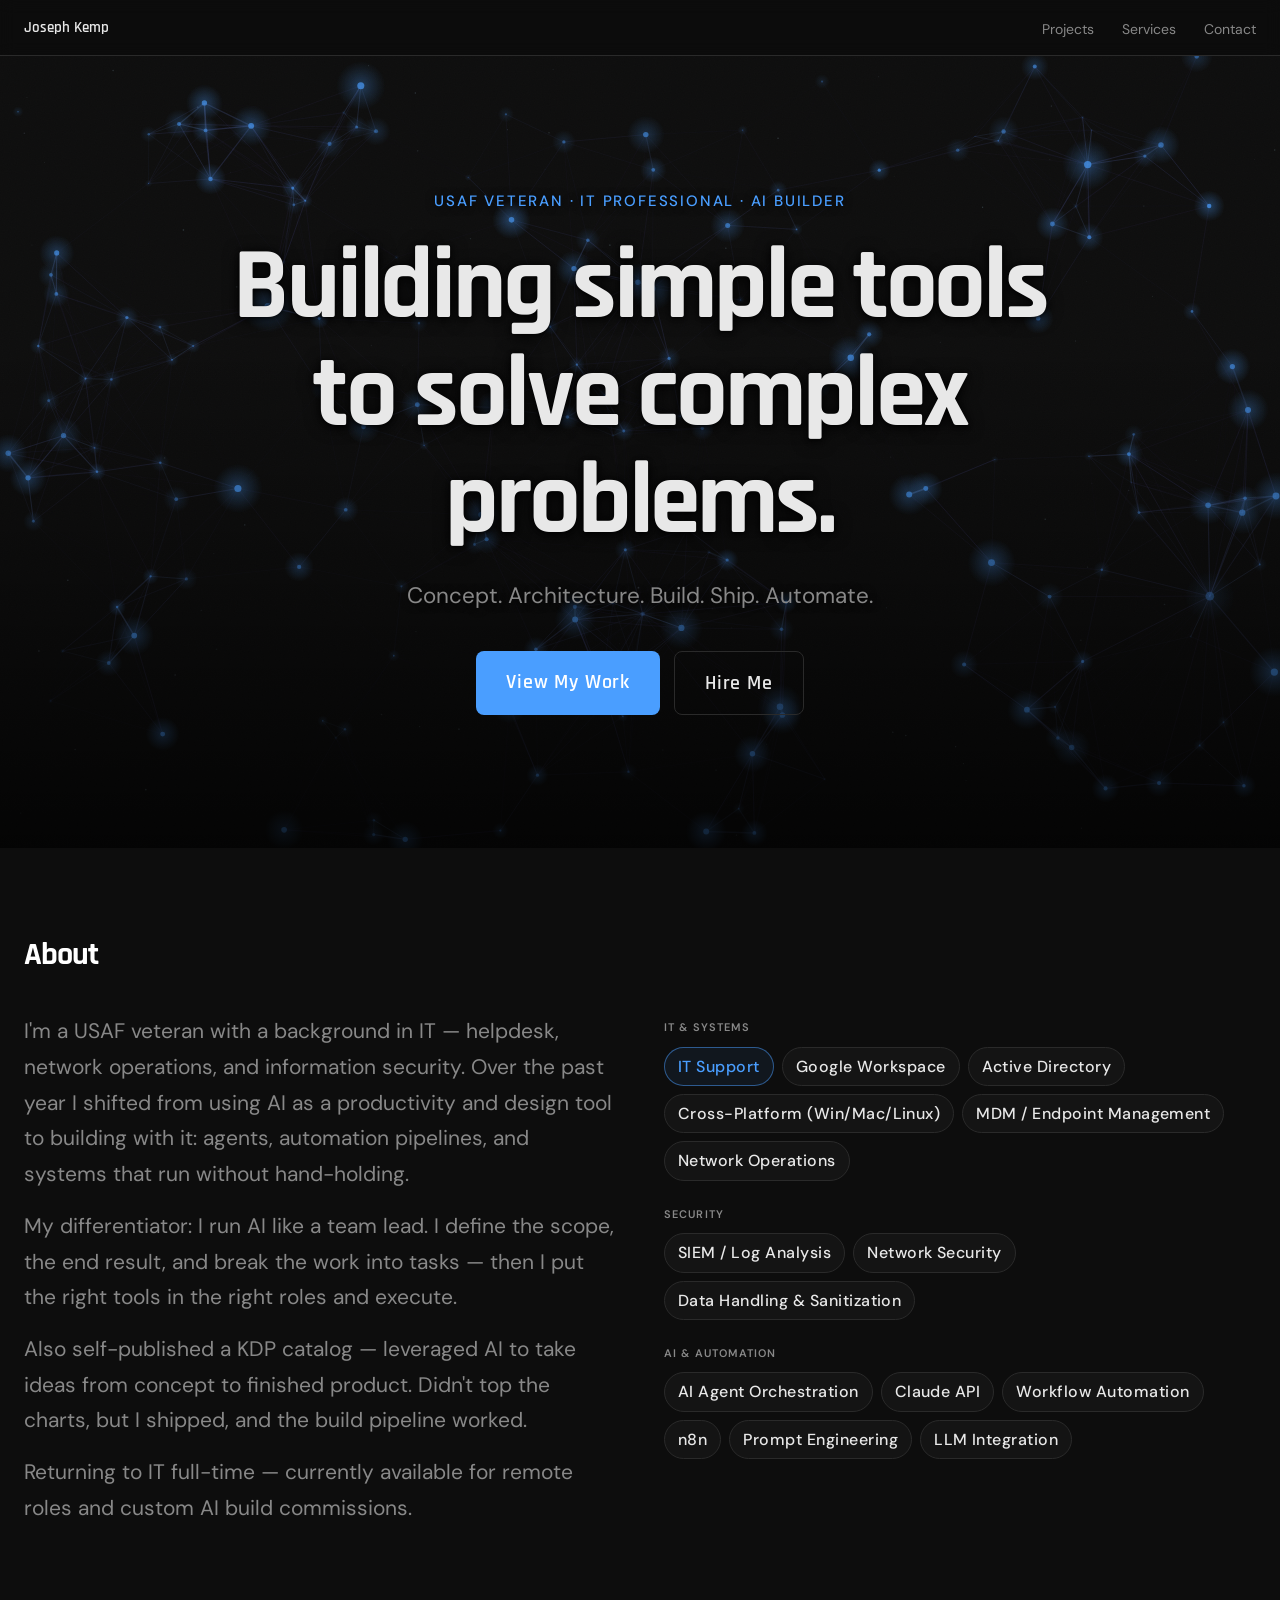
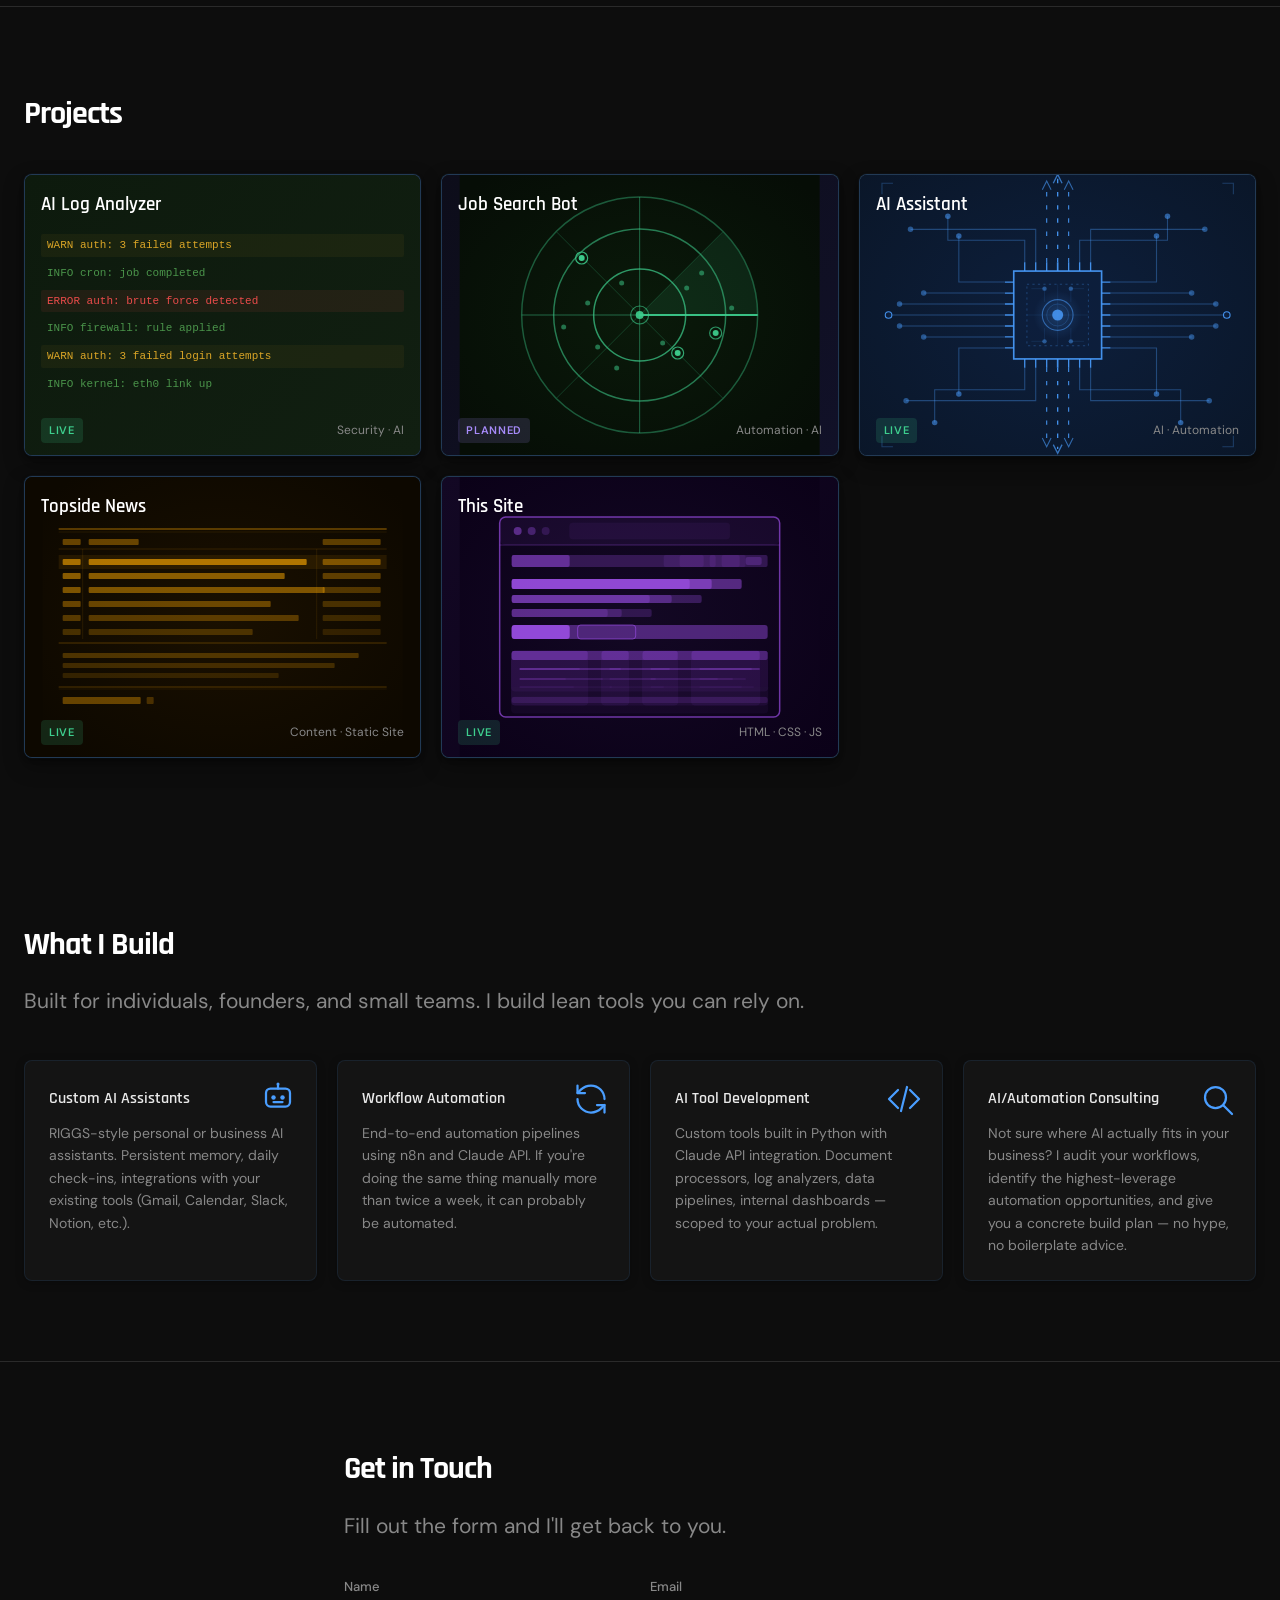
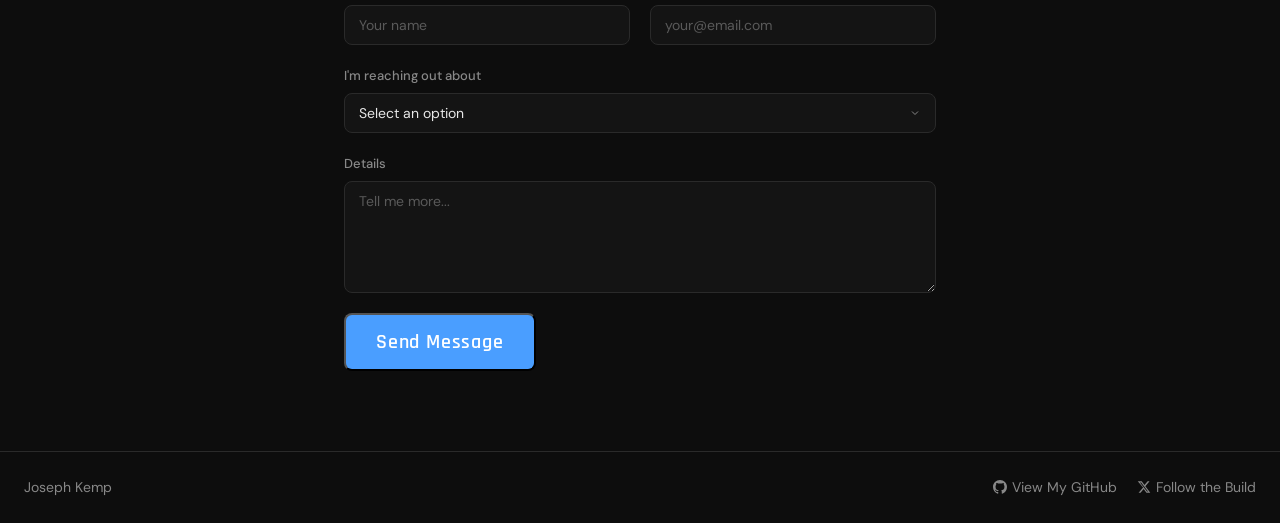
==== index.html @ 1ccbf7fb "Initial commit — josephkemp.dev portfolio site" ====
<!DOCTYPE html>
<html lang="en">
<head>
  <meta charset="UTF-8" />
  <meta name="viewport" content="width=device-width, initial-scale=1.0" />
  <title>Joseph Kemp — AI Builder & IT Professional</title>
  <link rel="stylesheet" href="style.css" />
</head>
<body>

  <!-- NAV -->
  <nav>
    <div class="container nav-inner">
      <span class="nav-name">Joseph Kemp</span>
      <ul>
        <li><a href="#projects">Projects</a></li>
        <li><a href="#services">Services</a></li>
        <li><a href="#contact">Contact</a></li>
      </ul>
    </div>
  </nav>

  <!-- HERO -->
  <section id="hero">
    <canvas id="particle-canvas"></canvas>
    <div class="hero-content">
      <p class="hero-label">USAF Veteran · IT Professional · AI Builder</p>
      <h1>Building simple tools<br>to solve complex problems.</h1>
      <p class="hero-sub">Concept. Architecture. Build. Ship. Automate.</p>
      <div class="hero-ctas">
        <a href="#projects" class="btn btn-primary">View My Work</a>
        <a href="#contact" class="btn btn-secondary">Hire Me</a>
      </div>
    </div>
  </section>

  <script>
  (function () {
    const canvas = document.getElementById('particle-canvas');
    const ctx    = canvas.getContext('2d');

    function W() { return canvas.width; }
    function H() { return canvas.height; }

    let nodes = [], pulses = [], signals = [], stars = [], surges = [], pops = [];

    const NODE_COUNT   = 150;
    const HUB_COUNT    = 2;
    const CONNECT_DIST = 185;
    const DEEP_COUNT   = Math.round((NODE_COUNT + HUB_COUNT) * 0.15);

    function Node(yOverride, isHub) {
      this.x  = Math.random() * W();
      this.y  = yOverride !== undefined ? yOverride : Math.random() * H();
      this.vx = (Math.random() - 0.5) * 0.44;
      this.vy = (Math.random() - 0.5) * 0.44;
      this.z  = Math.random();
      this.isHub = !!isHub;
      this.r  = isHub ? Math.random() * 1.5 + 2.5 : Math.random() * 2 + 1;
      this.phase       = Math.random() * Math.PI * 2;
      this.speed       = Math.random() * 0.011 + 0.0055;
      this.baseSpeed   = (Math.random() * 0.238 + 0.102) * (0.5 + this.z * 0.7);
      this.connectDist = isHub ? CONNECT_DIST * 1.6 : CONNECT_DIST;
    }

    function deepNode() {
      const n      = new Node();
      n.z          = Math.random() * 0.15;
      n.r          = Math.random() * 0.8 + 0.3;
      n.baseSpeed  = Math.random() * 0.06 + 0.02;
      n.connectDist = CONNECT_DIST * 0.5;
      return n;
    }

    function initStars() {
      stars = Array.from({ length: 130 }, () => ({
        x: Math.random() * W(), y: Math.random() * H(),
        r: Math.random() * 0.7 + 0.2,
        alpha: Math.random() * 0.25 + 0.04,
        speed: Math.random() * 0.04 + 0.01,
      }));
    }

    function init() {
      initStars(); nodes = [];
      for (let i = 0; i < NODE_COUNT; i++) nodes.push(new Node());
      for (let i = 0; i < HUB_COUNT;  i++) nodes.push(new Node(undefined, true));
      for (let i = 0; i < DEEP_COUNT; i++) nodes.push(deepNode());
      signals = []; pulses = []; surges = []; pops = [];
    }

    function tick() {
      requestAnimationFrame(tick);
      const w = W(), h = H(), t = performance.now() * 0.001;
      ctx.clearRect(0, 0, w, h);

      stars.forEach(s => {
        s.y += s.speed;
        if (s.y > h + 2) { s.y = -2; s.x = Math.random() * w; }
        ctx.beginPath(); ctx.arc(s.x, s.y, s.r, 0, Math.PI * 2);
        ctx.fillStyle = `rgba(170,205,225,${s.alpha})`; ctx.fill();
      });

      surges = surges.filter(s => (t - s.t) < 0.9);

      nodes.forEach(n => {
        n.phase += n.speed;
        n.vx += (Math.random() - 0.5) * 0.022;
        n.vy += (Math.random() - 0.5) * 0.022;
        n.vx *= 0.97; n.vy *= 0.97;
        let boost = 0;
        surges.forEach(s => {
          const dd = (n.x - s.x) ** 2 + (n.y - s.y) ** 2;
          if (dd < 260 ** 2) {
            const age = t - s.t;
            boost = Math.max(boost, (1 - age / 0.9) * (1 - Math.sqrt(dd) / 260) * 1.2);
          }
        });
        n.x += n.vx; n.y += n.vy + n.baseSpeed * (1 + boost * 3);
        if (n.x < -20)    n.x = w + 20;
        if (n.x > w + 20) n.x = -20;
        if (n.y > h + 20) {
          n.y = -20; n.x = Math.random() * w;
          n.vx = (Math.random() - 0.5) * 0.44; n.vy = 0;
          n.z = Math.random();
          n.baseSpeed = (Math.random() * 0.238 + 0.102) * (0.5 + n.z * 0.7);
        }
        if (n.y < -40) n.y = h + 20;
      });

      ctx.save();
      for (let i = 0; i < nodes.length; i++) {
        for (let j = i + 1; j < nodes.length; j++) {
          const a = nodes[i], b = nodes[j];
          const dx = b.x - a.x, dy = b.y - a.y;
          const dist = Math.sqrt(dx * dx + dy * dy);
          const maxD = Math.max(a.connectDist, b.connectDist);
          if (dist < maxD) {
            const prox  = 1 - dist / maxD;
            const pulse = Math.sin(t * 2 + a.phase) * 0.5 + 0.5;
            const depth = (a.z + b.z) * 0.5;
            let surgeG = 0;
            surges.forEach(s => {
              const scx = (a.x + b.x) / 2, scy = (a.y + b.y) / 2;
              const sd = Math.sqrt((scx - s.x) ** 2 + (scy - s.y) ** 2);
              if (sd < 320) surgeG = Math.max(surgeG, (1 - (t - s.t) / 0.9) * (1 - sd / 320));
            });
            const hue   = 210 + (dist / maxD) * 60;
            const alpha = prox * (0.22 + pulse * 0.18 + surgeG * 0.55) * (0.35 + depth * 0.65);
            ctx.shadowBlur  = alpha > 0.35 ? 7 : 0;
            ctx.shadowColor = `hsla(${hue},80%,70%,${alpha})`;
            ctx.beginPath(); ctx.moveTo(a.x, a.y); ctx.lineTo(b.x, b.y);
            ctx.strokeStyle = `hsla(${hue},80%,70%,${alpha})`;
            ctx.lineWidth   = prox * 1.6 * (0.4 + depth * 0.8);
            ctx.stroke();
          }
        }
      }
      ctx.shadowBlur = 0; ctx.restore();

      if (Math.random() < 0.003 && nodes.length > 1 && signals.length < 3) {
        for (let attempt = 0; attempt < 8; attempt++) {
          const ai = Math.floor(Math.random() * nodes.length);
          const bi = Math.floor(Math.random() * nodes.length);
          if (ai !== bi) {
            const a = nodes[ai], b = nodes[bi];
            const d = Math.sqrt((b.x - a.x) ** 2 + (b.y - a.y) ** 2);
            if (d < Math.max(a.connectDist, b.connectDist)) {
              signals.push({ a, b, p: 0, spd: Math.random() * 0.012 + 0.006, trail: [] });
              break;
            }
          }
        }
      }
      signals = signals.filter(s => {
        if (s.p >= 1) { pops.push({ x: s.b.x, y: s.b.y, r: 0, alpha: 0.9 }); return false; }
        return true;
      });
      signals.forEach(s => {
        s.p += s.spd;
        const x = s.a.x + (s.b.x - s.a.x) * s.p;
        const y = s.a.y + (s.b.y - s.a.y) * s.p;
        s.trail.push({ x, y });
        if (s.trail.length > 8) s.trail.shift();
        s.trail.forEach((pt, i) => {
          ctx.beginPath(); ctx.arc(pt.x, pt.y, 1.2 * (i / s.trail.length), 0, Math.PI * 2);
          ctx.fillStyle = `rgba(180,210,255,${(i / s.trail.length) * 0.55})`; ctx.fill();
        });
        const sg = ctx.createRadialGradient(x, y, 0, x, y, 4);
        sg.addColorStop(0, 'rgba(255,255,255,1)');
        sg.addColorStop(0.3, 'rgba(180,210,255,0.8)');
        sg.addColorStop(1, 'transparent');
        ctx.beginPath(); ctx.arc(x, y, 4, 0, Math.PI * 2); ctx.fillStyle = sg; ctx.fill();
      });

      for (let i = pops.length - 1; i >= 0; i--) {
        const p = pops[i]; p.r += 2.5; p.alpha *= 0.88;
        ctx.beginPath(); ctx.arc(p.x, p.y, p.r, 0, Math.PI * 2);
        ctx.strokeStyle = `rgba(180,210,255,${p.alpha})`; ctx.lineWidth = 1; ctx.stroke();
        const pg = ctx.createRadialGradient(p.x, p.y, 0, p.x, p.y, p.r);
        pg.addColorStop(0, `rgba(255,255,255,${p.alpha * 0.4})`);
        pg.addColorStop(1, 'transparent');
        ctx.beginPath(); ctx.arc(p.x, p.y, p.r, 0, Math.PI * 2); ctx.fillStyle = pg; ctx.fill();
        if (p.alpha < 0.02) pops.splice(i, 1);
      }

      ctx.save();
      nodes.forEach(n => {
        const pulse = Math.sin(n.phase) * 0.4 + 0.6;
        const ds    = 0.5 + n.z * 0.8;
        const alpha = 0.4 + n.z * 0.6;
        const br    = n.r * ds * (n.isHub ? (0.85 + pulse * 0.3) : (0.9 + pulse * 0.2));
        const glowR = br * (n.isHub ? 6 : 7);
        ctx.shadowBlur  = n.isHub ? 10 : 12;
        ctx.shadowColor = `rgba(74,158,255,${alpha * (n.isHub ? 0.3 : 0.5)})`;
        const g = ctx.createRadialGradient(n.x, n.y, 0, n.x, n.y, glowR);
        g.addColorStop(0, `rgba(74,158,255,${alpha * (n.isHub ? 0.14 : 0.28)})`);
        g.addColorStop(1, 'rgba(74,158,255,0)');
        ctx.beginPath(); ctx.arc(n.x, n.y, glowR, 0, Math.PI * 2); ctx.fillStyle = g; ctx.fill();
        ctx.beginPath(); ctx.arc(n.x, n.y, br, 0, Math.PI * 2);
        ctx.fillStyle = `rgba(74,158,255,${alpha * (n.isHub ? 0.55 : 0.7 + pulse * 0.3)})`; ctx.fill();
        ctx.shadowBlur = 0;
      });
      ctx.restore();

      pulses = pulses.filter(p => p.alpha > 0.01);
      pulses.forEach(p => {
        p.r += 4; p.alpha *= 0.93;
        ctx.beginPath(); ctx.arc(p.x, p.y, p.r, 0, Math.PI * 2);
        ctx.strokeStyle = `rgba(74,158,255,${p.alpha})`; ctx.lineWidth = 1.5; ctx.stroke();
        ctx.beginPath(); ctx.arc(p.x - 2, p.y - 2, p.r * 0.97, 0, Math.PI * 2);
        ctx.strokeStyle = `rgba(255,70,110,${p.alpha * 0.4})`; ctx.lineWidth = 1; ctx.stroke();
        ctx.beginPath(); ctx.arc(p.x + 2, p.y + 2, p.r * 1.03, 0, Math.PI * 2);
        ctx.strokeStyle = `rgba(70,110,255,${p.alpha * 0.4})`; ctx.lineWidth = 1; ctx.stroke();
      });
    }

    function resize() {
      canvas.width  = canvas.offsetWidth;
      canvas.height = canvas.offsetHeight;
      initStars();
    }

    document.getElementById('hero').addEventListener('click', e => {
      if (e.target.tagName === 'BUTTON' || e.target.tagName === 'A') return;
      const rect = canvas.getBoundingClientRect();
      const x = e.clientX - rect.left;
      const y = e.clientY - rect.top;
      pulses.push({ x, y, r: 0, alpha: 0.95 });
      surges.push({ x, y, t: performance.now() * 0.001 });
      const n = new Node(y); n.x = x; nodes.push(n);
      if (nodes.length > 1000) nodes.shift();
    });

    window.addEventListener('resize', () => { resize(); init(); });
    resize(); init(); tick();
  })();
  </script>

  <!-- ABOUT -->
  <section id="about">
    <div class="container">
      <h2>About</h2>
      <div class="about-grid">
        <div class="about-text">
          <p>I'm a USAF veteran with a background in IT — helpdesk, network operations, and information security. Over the past year I shifted from using AI as a productivity and design tool to building with it: agents, automation pipelines, and systems that run without hand-holding.</p>
          <p>My differentiator: I run AI like a team lead. I define the scope, the end result, and break the work into tasks — then I put the right tools in the right roles and execute.</p>
          <p>Also self-published a KDP catalog — leveraged AI to take ideas from concept to finished product. Didn't top the charts, but I shipped, and the build pipeline worked.</p>
          <p>Returning to IT full-time — currently available for remote roles and custom AI build commissions.</p>
        </div>
        <div class="skills-pills">
          <div class="skill-group">
            <div class="skill-group-label">IT &amp; Systems</div>
            <div class="skill-group-tags">
              <span class="skill-tag skill-primary">IT Support</span>
              <span class="skill-tag">Google Workspace</span>
              <span class="skill-tag">Active Directory</span>
              <span class="skill-tag">Cross-Platform (Win/Mac/Linux)</span>
              <span class="skill-tag">MDM / Endpoint Management</span>
              <span class="skill-tag">Network Operations</span>
            </div>
          </div>
          <div class="skill-group">
            <div class="skill-group-label">Security</div>
            <div class="skill-group-tags">
              <span class="skill-tag">SIEM / Log Analysis</span>
              <span class="skill-tag">Network Security</span>
              <span class="skill-tag">Data Handling &amp; Sanitization</span>
            </div>
          </div>
          <div class="skill-group">
            <div class="skill-group-label">AI &amp; Automation</div>
            <div class="skill-group-tags">
              <span class="skill-tag">AI Agent Orchestration</span>
              <span class="skill-tag">Claude API</span>
              <span class="skill-tag">Workflow Automation</span>
              <span class="skill-tag">n8n</span>
              <span class="skill-tag">Prompt Engineering</span>
              <span class="skill-tag">LLM Integration</span>
            </div>
          </div>
        </div>
      </div>
    </div>
  </section>

  <!-- PROJECTS -->
  <section id="projects">
    <div class="container">
      <h2>Projects</h2>
      <div class="projects-grid">

        <a href="log-analyzer.html" class="card card-fullbleed">
          <div class="card-visual log-visual">
            <div class="log-lines">
              <span class="log-line normal">INFO  kernel: eth0 link up</span>
              <span class="log-line normal">INFO  sshd: session opened</span>
              <span class="log-line warn">WARN  auth: 3 failed attempts</span>
              <span class="log-line normal">INFO  cron: job completed</span>
              <span class="log-line error">ERROR auth: brute force detected</span>
              <span class="log-line normal">INFO  firewall: rule applied</span>
            </div>
            <div class="card-hover-overlay">
              <p>Web tool that ingests syslog or Windows Event Log data, analyzes it with Claude, and outputs a categorized anomaly report. Live demo mode reads real server data — no fake sample logs. Built for NOC and SOC workflows.</p>
              <div class="card-stack">
                <span>Python</span><span>Claude API</span><span>Netlify Functions</span><span>HTML/CSS</span>
              </div>
            </div>
            <div class="card-header card-header-overlay">
              <span class="card-status live">Live</span>
              <span class="card-tag">Security · AI</span>
            </div>
            <div class="card-title-overlay">
              <h3>AI Log Analyzer</h3>
              <span class="card-gh-link">View Project →</span>
            </div>
          </div>
        </a>

        <a href="job-search-bot.html" class="card card-fullbleed">
          <div class="card-visual bot-visual">
            <svg viewBox="0 0 360 280" xmlns="http://www.w3.org/2000/svg" style="position:absolute;inset:0;width:100%;height:100%;">
              <defs>
                <radialGradient id="bot-bg" cx="50%" cy="50%" r="65%">
                  <stop offset="0%"   style="stop-color: var(--bot-bg-c)"/>
                  <stop offset="100%" style="stop-color: var(--bot-bg-e)"/>
                </radialGradient>
                <clipPath id="bot-clip"><rect width="360" height="280"/></clipPath>
              </defs>
              <rect width="360" height="280" fill="url(#bot-bg)"/>
              <circle cx="180" cy="140" r="46"  fill="none" style="stroke:rgba(var(--bot-rgb),0.7)" stroke-width="1.5"/>
              <circle cx="180" cy="140" r="86"  fill="none" style="stroke:rgba(var(--bot-rgb),0.55)" stroke-width="1.5"/>
              <circle cx="180" cy="140" r="118" fill="none" style="stroke:rgba(var(--bot-rgb),0.38)" stroke-width="1.5"/>
              <line x1="62"  y1="140" x2="298" y2="140" style="stroke:rgba(var(--bot-rgb),0.45)" stroke-width="1"/>
              <line x1="180" y1="22"  x2="180" y2="258" style="stroke:rgba(var(--bot-rgb),0.45)" stroke-width="1"/>
              <line x1="97"  y1="57"  x2="263" y2="223" style="stroke:rgba(var(--bot-rgb),0.28)" stroke-width="0.8"/>
              <line x1="263" y1="57"  x2="97"  y2="223" style="stroke:rgba(var(--bot-rgb),0.28)" stroke-width="0.8"/>
              <circle cx="122" cy="83"  r="2.5" style="fill:rgba(var(--bot-rgb),0.5)"/>
              <circle cx="242" cy="98"  r="2.5" style="fill:rgba(var(--bot-rgb),0.5)"/>
              <circle cx="157" cy="193" r="2.5" style="fill:rgba(var(--bot-rgb),0.5)"/>
              <circle cx="218" cy="178" r="2.5" style="fill:rgba(var(--bot-rgb),0.5)"/>
              <circle cx="104" cy="152" r="2.5" style="fill:rgba(var(--bot-rgb),0.5)"/>
              <circle cx="256" cy="158" r="2.5" style="fill:rgba(var(--bot-rgb),0.5)"/>
              <circle cx="162" cy="108" r="2.5" style="fill:rgba(var(--bot-rgb),0.5)"/>
              <circle cx="203" cy="168" r="2.5" style="fill:rgba(var(--bot-rgb),0.5)"/>
              <circle cx="138" cy="172" r="2.5" style="fill:rgba(var(--bot-rgb),0.5)"/>
              <circle cx="227" cy="113" r="2.5" style="fill:rgba(var(--bot-rgb),0.5)"/>
              <circle cx="272" cy="133" r="2.5" style="fill:rgba(var(--bot-rgb),0.5)"/>
              <circle cx="128" cy="128" r="2.5" style="fill:rgba(var(--bot-rgb),0.5)"/>
              <g class="blip blip-1">
                <circle cx="122" cy="83"  r="6" fill="none" style="stroke:rgba(var(--bot-rgb),0.85)" stroke-width="1.2"/>
                <circle cx="122" cy="83"  r="3"              style="fill:rgba(var(--bot-rgb),0.95)"/>
              </g>
              <g class="blip blip-2">
                <circle cx="218" cy="178" r="6" fill="none" style="stroke:rgba(var(--bot-rgb),0.78)" stroke-width="1.2"/>
                <circle cx="218" cy="178" r="3"              style="fill:rgba(var(--bot-rgb),0.9)"/>
              </g>
              <g class="blip blip-3">
                <circle cx="256" cy="158" r="6" fill="none" style="stroke:rgba(var(--bot-rgb),0.68)" stroke-width="1.2"/>
                <circle cx="256" cy="158" r="3"              style="fill:rgba(var(--bot-rgb),0.85)"/>
              </g>
              <circle cx="180" cy="140" r="9"  fill="none" style="stroke:rgba(var(--bot-rgb),0.6)"  stroke-width="1.2"/>
              <circle cx="180" cy="140" r="4"              style="fill:rgba(var(--bot-rgb),0.9)"/>
              <g class="radar-sweep-group" clip-path="url(#bot-clip)">
                <path d="M180,140 L298,140 A118,118 0 0,0 263,57 Z" style="fill:rgba(var(--bot-rgb),0.1)"/>
                <line x1="180" y1="140" x2="298" y2="140" style="stroke:rgba(var(--bot-rgb),0.9)" stroke-width="1.8"/>
              </g>
            </svg>
            <div class="card-hover-overlay">
              <p>Multi-board job scraper that scores listings against a career profile and outputs a ranked dashboard. Built to run daily. Building this in public — follow the build on X.</p>
              <div class="card-stack">
                <span>Python</span><span>Firecrawl</span><span>Claude API</span><span>HTML Dashboard</span>
              </div>
            </div>
            <div class="card-header card-header-overlay">
              <span class="card-status planned">Planned</span>
              <span class="card-tag">Automation · AI</span>
            </div>
            <div class="card-title-overlay">
              <h3>Job Search Bot</h3>
              <span class="card-gh-link">View Project →</span>
            </div>
          </div>
        </a>

        <a href="riggs.html" class="card card-fullbleed">
          <div class="card-visual riggs-visual">
            <svg class="riggs-svg" viewBox="0 0 360 280" xmlns="http://www.w3.org/2000/svg" preserveAspectRatio="xMidYMid slice">
              <defs>
                <radialGradient id="chip-bg" cx="50%" cy="50%" r="70%">
                  <stop offset="0%" stop-color="var(--svg-bg-center)"/>
                  <stop offset="100%" stop-color="var(--svg-bg-edge)"/>
                </radialGradient>
                <radialGradient id="chip-core-glow" cx="50%" cy="50%" r="50%">
                  <stop offset="0%" stop-color="var(--svg-accent)" stop-opacity="0.25"/>
                  <stop offset="100%" stop-color="var(--svg-accent)" stop-opacity="0"/>
                </radialGradient>
              </defs>

              <!-- background -->
              <rect width="360" height="280" fill="url(#chip-bg)"/>

              <!-- TX label -->
              <text x="180" y="10" font-family="'Courier New', monospace" font-size="8" fill="var(--svg-accent)" opacity="0.55" text-anchor="middle" letter-spacing="1">&#9650; TX</text>

              <!-- upload streams (center 3 top pins, animate upward) -->
              <line class="chip-upload chip-upload-1" x1="170" y1="92" x2="170" y2="22" stroke="var(--svg-accent)" stroke-width="1"   stroke-dasharray="4 8"/>
              <line class="chip-upload chip-upload-2" x1="180" y1="92" x2="180" y2="16" stroke="var(--svg-accent)" stroke-width="1.2" stroke-dasharray="4 8"/>
              <line class="chip-upload chip-upload-3" x1="190" y1="92" x2="190" y2="22" stroke="var(--svg-accent)" stroke-width="1"   stroke-dasharray="4 8"/>
              <!-- upload arrowheads -->
              <polyline points="166,26 170,18 174,26" fill="none" stroke="var(--svg-accent)" stroke-width="1"   opacity="0.65"/>
              <polyline points="176,20 180,12 184,20" fill="none" stroke="var(--svg-accent)" stroke-width="1.2" opacity="0.75"/>
              <polyline points="186,26 190,18 194,26" fill="none" stroke="var(--svg-accent)" stroke-width="1"   opacity="0.65"/>

              <!-- circuit traces — top outer pins -->
              <path d="M 150 92 L 150 72 L 80 72 L 80 50"  stroke="var(--svg-line)" stroke-width="1" fill="none"/>
              <path d="M 160 92 L 160 62 L 46 62"           stroke="var(--svg-line)" stroke-width="1" fill="none"/>
              <path d="M 200 92 L 200 72 L 280 72 L 280 50" stroke="var(--svg-line)" stroke-width="1" fill="none"/>
              <path d="M 210 92 L 210 62 L 314 62"          stroke="var(--svg-line)" stroke-width="1" fill="none"/>

              <!-- circuit traces — left pins -->
              <path d="M 132 110 L 90 110 L 90 68"  stroke="var(--svg-line)" stroke-width="1" fill="none"/>
              <path d="M 132 120 L 58 120"           stroke="var(--svg-line)" stroke-width="1" fill="none"/>
              <path d="M 132 130 L 36 130"           stroke="var(--svg-line)" stroke-width="1" fill="none"/>
              <path d="M 132 140 L 26 140"           stroke="var(--svg-line)" stroke-width="1" fill="none"/>
              <path d="M 132 150 L 36 150"           stroke="var(--svg-line)" stroke-width="1" fill="none"/>
              <path d="M 132 160 L 58 160"           stroke="var(--svg-line)" stroke-width="1" fill="none"/>
              <path d="M 132 170 L 90 170 L 90 212" stroke="var(--svg-line)" stroke-width="1" fill="none"/>

              <!-- circuit traces — right pins -->
              <path d="M 228 110 L 270 110 L 270 68"  stroke="var(--svg-line)" stroke-width="1" fill="none"/>
              <path d="M 228 120 L 302 120"            stroke="var(--svg-line)" stroke-width="1" fill="none"/>
              <path d="M 228 130 L 324 130"            stroke="var(--svg-line)" stroke-width="1" fill="none"/>
              <path d="M 228 140 L 334 140"            stroke="var(--svg-line)" stroke-width="1" fill="none"/>
              <path d="M 228 150 L 324 150"            stroke="var(--svg-line)" stroke-width="1" fill="none"/>
              <path d="M 228 160 L 302 160"            stroke="var(--svg-line)" stroke-width="1" fill="none"/>
              <path d="M 228 170 L 270 170 L 270 212" stroke="var(--svg-line)" stroke-width="1" fill="none"/>

              <!-- circuit traces — bottom outer pins -->
              <path d="M 150 188 L 150 208 L 68 208 L 68 238"  stroke="var(--svg-line)" stroke-width="1" fill="none"/>
              <path d="M 160 188 L 160 218 L 42 218"           stroke="var(--svg-line)" stroke-width="1" fill="none"/>
              <path d="M 200 188 L 200 208 L 292 208 L 292 238" stroke="var(--svg-line)" stroke-width="1" fill="none"/>
              <path d="M 210 188 L 210 218 L 318 218"          stroke="var(--svg-line)" stroke-width="1" fill="none"/>

              <!-- trace-end nodes -->
              <circle cx="80"  cy="50"  r="2.5" fill="var(--svg-accent)" opacity="0.6"/>
              <circle cx="46"  cy="62"  r="2.5" fill="var(--svg-accent)" opacity="0.5"/>
              <circle cx="280" cy="50"  r="2.5" fill="var(--svg-accent)" opacity="0.6"/>
              <circle cx="314" cy="62"  r="2.5" fill="var(--svg-accent)" opacity="0.5"/>
              <circle cx="90"  cy="68"  r="2.5" fill="var(--svg-accent)" opacity="0.6"/>
              <circle cx="58"  cy="120" r="2.5" fill="var(--svg-accent)" opacity="0.5"/>
              <circle cx="36"  cy="130" r="2.5" fill="var(--svg-accent)" opacity="0.5"/>
              <circle cx="26"  cy="140" r="3"   fill="var(--svg-node)"   stroke="var(--svg-accent)" stroke-width="1"/>
              <circle cx="36"  cy="150" r="2.5" fill="var(--svg-accent)" opacity="0.5"/>
              <circle cx="58"  cy="160" r="2.5" fill="var(--svg-accent)" opacity="0.5"/>
              <circle cx="90"  cy="212" r="2.5" fill="var(--svg-accent)" opacity="0.6"/>
              <circle cx="270" cy="68"  r="2.5" fill="var(--svg-accent)" opacity="0.6"/>
              <circle cx="302" cy="120" r="2.5" fill="var(--svg-accent)" opacity="0.5"/>
              <circle cx="324" cy="130" r="2.5" fill="var(--svg-accent)" opacity="0.5"/>
              <circle cx="334" cy="140" r="3"   fill="var(--svg-node)"   stroke="var(--svg-accent)" stroke-width="1"/>
              <circle cx="324" cy="150" r="2.5" fill="var(--svg-accent)" opacity="0.5"/>
              <circle cx="302" cy="160" r="2.5" fill="var(--svg-accent)" opacity="0.5"/>
              <circle cx="270" cy="212" r="2.5" fill="var(--svg-accent)" opacity="0.6"/>
              <circle cx="68"  cy="238" r="2.5" fill="var(--svg-accent)" opacity="0.6"/>
              <circle cx="42"  cy="218" r="2.5" fill="var(--svg-accent)" opacity="0.5"/>
              <circle cx="292" cy="238" r="2.5" fill="var(--svg-accent)" opacity="0.6"/>
              <circle cx="318" cy="218" r="2.5" fill="var(--svg-accent)" opacity="0.5"/>

              <!-- chip body -->
              <rect class="chip-body" x="140" y="100" width="80" height="80" fill="var(--svg-node)" stroke="var(--svg-accent)" stroke-width="1.5"/>

              <!-- top pins (7) -->
              <line x1="150" y1="92" x2="150" y2="100" stroke="var(--svg-accent)" stroke-width="1.2"/>
              <line x1="160" y1="92" x2="160" y2="100" stroke="var(--svg-accent)" stroke-width="1.2"/>
              <line x1="170" y1="92" x2="170" y2="100" stroke="var(--svg-accent)" stroke-width="1.2"/>
              <line x1="180" y1="92" x2="180" y2="100" stroke="var(--svg-accent)" stroke-width="1.5"/>
              <line x1="190" y1="92" x2="190" y2="100" stroke="var(--svg-accent)" stroke-width="1.2"/>
              <line x1="200" y1="92" x2="200" y2="100" stroke="var(--svg-accent)" stroke-width="1.2"/>
              <line x1="210" y1="92" x2="210" y2="100" stroke="var(--svg-accent)" stroke-width="1.2"/>

              <!-- bottom pins (7) -->
              <line x1="150" y1="180" x2="150" y2="188" stroke="var(--svg-accent)" stroke-width="1.2"/>
              <line x1="160" y1="180" x2="160" y2="188" stroke="var(--svg-accent)" stroke-width="1.2"/>
              <line x1="170" y1="180" x2="170" y2="188" stroke="var(--svg-accent)" stroke-width="1.2"/>
              <line x1="180" y1="180" x2="180" y2="188" stroke="var(--svg-accent)" stroke-width="1.5"/>
              <line x1="190" y1="180" x2="190" y2="188" stroke="var(--svg-accent)" stroke-width="1.2"/>
              <line x1="200" y1="180" x2="200" y2="188" stroke="var(--svg-accent)" stroke-width="1.2"/>
              <line x1="210" y1="180" x2="210" y2="188" stroke="var(--svg-accent)" stroke-width="1.2"/>

              <!-- left pins (7) -->
              <line x1="132" y1="110" x2="140" y2="110" stroke="var(--svg-accent)" stroke-width="1.2"/>
              <line x1="132" y1="120" x2="140" y2="120" stroke="var(--svg-accent)" stroke-width="1.2"/>
              <line x1="132" y1="130" x2="140" y2="130" stroke="var(--svg-accent)" stroke-width="1.2"/>
              <line x1="132" y1="140" x2="140" y2="140" stroke="var(--svg-accent)" stroke-width="1.5"/>
              <line x1="132" y1="150" x2="140" y2="150" stroke="var(--svg-accent)" stroke-width="1.2"/>
              <line x1="132" y1="160" x2="140" y2="160" stroke="var(--svg-accent)" stroke-width="1.2"/>
              <line x1="132" y1="170" x2="140" y2="170" stroke="var(--svg-accent)" stroke-width="1.2"/>

              <!-- right pins (7) -->
              <line x1="220" y1="110" x2="228" y2="110" stroke="var(--svg-accent)" stroke-width="1.2"/>
              <line x1="220" y1="120" x2="228" y2="120" stroke="var(--svg-accent)" stroke-width="1.2"/>
              <line x1="220" y1="130" x2="228" y2="130" stroke="var(--svg-accent)" stroke-width="1.2"/>
              <line x1="220" y1="140" x2="228" y2="140" stroke="var(--svg-accent)" stroke-width="1.5"/>
              <line x1="220" y1="150" x2="228" y2="150" stroke="var(--svg-accent)" stroke-width="1.2"/>
              <line x1="220" y1="160" x2="228" y2="160" stroke="var(--svg-accent)" stroke-width="1.2"/>
              <line x1="220" y1="170" x2="228" y2="170" stroke="var(--svg-accent)" stroke-width="1.2"/>

              <!-- chip interior: inner die outline -->
              <rect x="152" y="112" width="56" height="56" fill="none" stroke="var(--svg-accent)" stroke-width="0.6" stroke-dasharray="2 3" opacity="0.5"/>
              <!-- quadrant dividers -->
              <line x1="152" y1="140" x2="208" y2="140" stroke="var(--svg-line-dim)" stroke-width="0.6"/>
              <line x1="180" y1="112" x2="180" y2="168" stroke="var(--svg-line-dim)" stroke-width="0.6"/>
              <!-- corner detail traces -->
              <path d="M 156 116 L 168 116 L 168 128" stroke="var(--svg-line-dim)" stroke-width="0.7" fill="none"/>
              <path d="M 204 116 L 192 116 L 192 128" stroke="var(--svg-line-dim)" stroke-width="0.7" fill="none"/>
              <path d="M 156 164 L 168 164 L 168 152" stroke="var(--svg-line-dim)" stroke-width="0.7" fill="none"/>
              <path d="M 204 164 L 192 164 L 192 152" stroke="var(--svg-line-dim)" stroke-width="0.7" fill="none"/>
              <!-- interior corner nodes -->
              <circle cx="168" cy="116" r="2" fill="var(--svg-accent)" opacity="0.5"/>
              <circle cx="192" cy="116" r="2" fill="var(--svg-accent)" opacity="0.5"/>
              <circle cx="168" cy="164" r="2" fill="var(--svg-accent)" opacity="0.5"/>
              <circle cx="192" cy="164" r="2" fill="var(--svg-accent)" opacity="0.5"/>
              <!-- core glow + rings + center dot -->
              <circle cx="180" cy="140" r="22" fill="url(#chip-core-glow)"/>
              <circle cx="180" cy="140" r="14" fill="none" stroke="var(--svg-accent)" stroke-width="1"   opacity="0.6"/>
              <circle cx="180" cy="140" r="10" fill="none" stroke="var(--svg-accent)" stroke-width="0.6" opacity="0.35"/>
              <circle cx="180" cy="140" r="5"  fill="var(--svg-accent)" opacity="0.9"/>

              <!-- download streams (center 3 bottom pins, animate downward) -->
              <line class="chip-download chip-download-1" x1="170" y1="188" x2="170" y2="256" stroke="var(--svg-accent)" stroke-width="1"   stroke-dasharray="4 8"/>
              <line class="chip-download chip-download-2" x1="180" y1="188" x2="180" y2="262" stroke="var(--svg-accent)" stroke-width="1.2" stroke-dasharray="4 8"/>
              <line class="chip-download chip-download-3" x1="190" y1="188" x2="190" y2="256" stroke="var(--svg-accent)" stroke-width="1"   stroke-dasharray="4 8"/>
              <!-- download arrowheads -->
              <polyline points="166,252 170,260 174,252" fill="none" stroke="var(--svg-accent)" stroke-width="1"   opacity="0.65"/>
              <polyline points="176,258 180,266 184,258" fill="none" stroke="var(--svg-accent)" stroke-width="1.2" opacity="0.75"/>
              <polyline points="186,252 190,260 194,252" fill="none" stroke="var(--svg-accent)" stroke-width="1"   opacity="0.65"/>

              <!-- RX label -->
              <text x="180" y="276" font-family="'Courier New', monospace" font-size="8" fill="var(--svg-accent)" opacity="0.55" text-anchor="middle" letter-spacing="1">&#9660; RX</text>

              <!-- corner ticks -->
              <path d="M 20 30 L 20 20 L 30 20"      fill="none" stroke="var(--svg-accent)" stroke-width="1" opacity="0.3"/>
              <path d="M 330 20 L 340 20 L 340 30"   fill="none" stroke="var(--svg-accent)" stroke-width="1" opacity="0.3"/>
              <path d="M 20 250 L 20 260 L 30 260"   fill="none" stroke="var(--svg-accent)" stroke-width="1" opacity="0.3"/>
              <path d="M 340 250 L 340 260 L 330 260" fill="none" stroke="var(--svg-accent)" stroke-width="1" opacity="0.3"/>
            </svg>
            <div class="card-header card-header-overlay">
              <span class="card-status live">Live</span>
              <span class="card-tag">AI · Automation</span>
            </div>
            <div class="card-hover-overlay">
              <p>A persistent personal AI executive assistant built on Claude Code. Handles daily check-ins, task prioritization, email, calendar, research agents, and long-term goal tracking — all from a structured markdown knowledge base synced to GitHub.</p>
              <div class="card-stack">
                <span>Claude Code</span><span>Python</span><span>Telegram</span><span>Gmail MCP</span>
              </div>
            </div>
            <div class="card-title-overlay">
              <h3>AI Assistant</h3>
              <span class="card-gh-link">View Project →</span>
            </div>
          </div>
        </a>

        <a href="topside-news.html" class="card card-fullbleed">
          <div class="card-visual news-visual">
                        <svg viewBox="0 0 360 280" xmlns="http://www.w3.org/2000/svg" style="position:absolute;inset:0;width:100%;height:100%;">
              <defs>
                <radialGradient id="tn-bg" cx="50%" cy="50%" r="65%">
                  <stop offset="0%"   style="stop-color:var(--svg-bg-center)"/>
                  <stop offset="100%" style="stop-color:var(--svg-bg-edge)"/>
                </radialGradient>
              </defs>
              <rect width="360" height="280" fill="url(#tn-bg)"/>

              <!-- Top separator — starts at y=52, clear of title overlay (~48px) -->
              <line x1="16" y1="52" x2="344" y2="52" stroke="var(--svg-accent)" stroke-width="1.5" opacity="0.45"/>
              <line x1="16" y1="55" x2="344" y2="55" stroke="var(--svg-accent)" stroke-width="0.5" opacity="0.2"/>

              <!-- Column headers -->
              <rect x="20" y="62" width="18" height="6" rx="1" fill="var(--svg-accent)" opacity="0.4"/>
              <rect x="46" y="62" width="50" height="6" rx="1" fill="var(--svg-accent)" opacity="0.4"/>
              <rect x="280" y="62" width="58" height="6" rx="1" fill="var(--svg-accent)" opacity="0.35"/>
              <line x1="16" y1="72" x2="344" y2="72" stroke="var(--svg-accent)" stroke-width="0.6" opacity="0.25"/>
              <line x1="40"  y1="72" x2="40"  y2="162" stroke="var(--svg-accent)" stroke-width="0.5" opacity="0.2"/>
              <line x1="274" y1="72" x2="274" y2="162" stroke="var(--svg-accent)" stroke-width="0.5" opacity="0.2"/>

              <!-- Row 1 (selected) -->
              <rect x="16" y="78" width="328" height="14" fill="var(--svg-accent)" opacity="0.1"/>
              <rect x="20" y="82" width="18" height="6" rx="1" fill="var(--svg-accent)" opacity="0.65"/>
              <rect x="46" y="82" width="218" height="6" rx="1" fill="var(--svg-accent)" opacity="0.7"/>
              <rect x="280" y="82" width="58" height="6" rx="1" fill="var(--svg-accent)" opacity="0.45"/>

              <!-- Row 2 -->
              <rect x="20" y="96" width="18" height="6" rx="1" fill="var(--svg-accent)" opacity="0.55"/>
              <rect x="46" y="96" width="196" height="6" rx="1" fill="var(--svg-accent)" opacity="0.55"/>
              <rect x="280" y="96" width="58" height="6" rx="1" fill="var(--svg-accent)" opacity="0.35"/>

              <!-- Row 3 -->
              <rect x="20" y="110" width="18" height="6" rx="1" fill="var(--svg-accent)" opacity="0.5"/>
              <rect x="46" y="110" width="236" height="6" rx="1" fill="var(--svg-accent)" opacity="0.5"/>
              <rect x="280" y="110" width="58" height="6" rx="1" fill="var(--svg-accent)" opacity="0.3"/>

              <!-- Row 4 -->
              <rect x="20" y="124" width="18" height="6" rx="1" fill="var(--svg-accent)" opacity="0.4"/>
              <rect x="46" y="124" width="182" height="6" rx="1" fill="var(--svg-accent)" opacity="0.4"/>
              <rect x="280" y="124" width="58" height="6" rx="1" fill="var(--svg-accent)" opacity="0.25"/>

              <!-- Row 5 -->
              <rect x="20" y="138" width="18" height="6" rx="1" fill="var(--svg-accent)" opacity="0.32"/>
              <rect x="46" y="138" width="210" height="6" rx="1" fill="var(--svg-accent)" opacity="0.32"/>
              <rect x="280" y="138" width="58" height="6" rx="1" fill="var(--svg-accent)" opacity="0.2"/>

              <!-- Row 6 -->
              <rect x="20" y="152" width="18" height="6" rx="1" fill="var(--svg-accent)" opacity="0.25"/>
              <rect x="46" y="152" width="164" height="6" rx="1" fill="var(--svg-accent)" opacity="0.25"/>
              <rect x="280" y="152" width="58" height="6" rx="1" fill="var(--svg-accent)" opacity="0.15"/>

              <!-- Mid separator -->
              <line x1="16" y1="166" x2="344" y2="166" stroke="var(--svg-accent)" stroke-width="1" opacity="0.3"/>

              <!-- Message preview lines -->
              <rect x="20" y="176" width="296" height="5" rx="1" fill="var(--svg-accent)" opacity="0.28"/>
              <rect x="20" y="186" width="272" height="5" rx="1" fill="var(--svg-accent)" opacity="0.22"/>
              <rect x="20" y="196" width="216" height="5" rx="1" fill="var(--svg-accent)" opacity="0.16"/>

              <!-- Bottom separator — ends at y=210, clear of status overlay (~48px from bottom = y=232) -->
              <line x1="16" y1="210" x2="344" y2="210" stroke="var(--svg-accent)" stroke-width="1" opacity="0.3"/>
              <line x1="16" y1="212" x2="344" y2="212" stroke="var(--svg-accent)" stroke-width="0.5" opacity="0.15"/>

              <!-- Input prompt + blinking cursor -->
              <rect x="20" y="220" width="78" height="7" rx="1" fill="var(--svg-accent)" opacity="0.4"/>
              <rect x="104" y="220" width="7" height="7" rx="1" fill="var(--svg-accent)" opacity="0.85">
                <animate attributeName="opacity" values="0.85;0;0.85" dur="1.1s" repeatCount="indefinite"/>
              </rect>
            </svg>
            <div class="card-header card-header-overlay">
              <span class="card-status live">Live</span>
              <span class="card-tag">Content · Static Site</span>
            </div>
            <div class="card-hover-overlay">
              <p>Niche fan site for a pair of ARC Raiders streamers. Retro BBS aesthetic — built to match the kind of bare-bones tech Speranza would actually run on.</p>
              <div class="card-stack">
                <span>HTML</span><span>CSS</span><span>JavaScript</span><span>Netlify</span>
              </div>
            </div>
            <div class="card-title-overlay">
              <h3>Topside News</h3>
              <span class="card-gh-link">View Project →</span>
            </div>
          </div>
        </a>

        <a href="this-site.html" class="card card-fullbleed">
          <div class="card-visual site-visual">
            <svg viewBox="0 0 360 280" xmlns="http://www.w3.org/2000/svg" style="position:absolute;inset:0;width:100%;height:100%;">
              <defs>
                <radialGradient id="site-bg" cx="50%" cy="50%" r="70%">
                  <stop offset="0%" style="stop-color:var(--svg-bg-center)"/>
                  <stop offset="100%" style="stop-color:var(--svg-bg-edge)"/>
                </radialGradient>
                <clipPath id="site-inner">
                  <rect x="41" y="69" width="278" height="170"/>
                </clipPath>
              </defs>
              <rect width="360" height="280" fill="url(#site-bg)"/>

              <!-- browser chrome bar -->
              <rect x="40" y="40" width="280" height="28" rx="6" fill="var(--svg-accent)" opacity="0.08"/>
              <line x1="40" y1="68" x2="320" y2="68" stroke="var(--svg-accent)" stroke-width="1" opacity="0.35"/>
              <!-- traffic dots -->
              <circle cx="58" cy="54" r="4" fill="var(--svg-accent)" opacity="0.5"/>
              <circle cx="72" cy="54" r="4" fill="var(--svg-accent)" opacity="0.35"/>
              <circle cx="86" cy="54" r="4" fill="var(--svg-accent)" opacity="0.2"/>
              <!-- URL bar -->
              <rect x="110" y="46" width="160" height="16" rx="3" fill="var(--svg-accent)" opacity="0.07" stroke="var(--svg-accent)" stroke-width="0.6"/>

              <!-- browser content (clipped) -->
              <g clip-path="url(#site-inner)">

                <!-- 3-COLUMN layout — full content snapshot -->
                <g class="site-layout site-layout-3col">
                  <rect x="52" y="78" width="256" height="12" rx="2" fill="var(--svg-accent)" opacity="0.09"/>
                  <rect x="52" y="78" width="58"  height="12" rx="2" fill="var(--svg-accent)" opacity="0.18"/>
                  <rect x="204" y="78" width="40" height="12" rx="2" fill="var(--svg-accent)" opacity="0.12"/>
                  <rect x="250" y="78" width="30" height="12" rx="2" fill="var(--svg-accent)" opacity="0.12"/>

                  <rect x="52" y="102" width="178" height="10" rx="2" fill="var(--svg-accent)" opacity="0.5"/>
                  <rect x="52" y="118" width="138" height="8"  rx="2" fill="var(--svg-accent)" opacity="0.3"/>
                  <rect x="52" y="132" width="96"  height="8"  rx="2" fill="var(--svg-accent)" opacity="0.22"/>
                  <rect x="52"  y="148" width="58" height="14" rx="3" fill="var(--svg-accent)" opacity="0.55"/>
                  <rect x="118" y="148" width="58" height="14" rx="3" fill="none" stroke="var(--svg-accent)" stroke-width="1" opacity="0.35"/>

                  <rect x="52"  y="174" width="76" height="54" rx="3" fill="var(--svg-accent)" opacity="0.07" stroke="var(--svg-accent)" stroke-width="1"/>
                  <rect x="52"  y="174" width="76" height="9"  rx="2" fill="var(--svg-accent)" opacity="0.2"/>
                  <line x1="60"  y1="192" x2="120" y2="192" stroke="var(--svg-accent)" stroke-width="1" opacity="0.38"/>
                  <line x1="60"  y1="202" x2="106" y2="202" stroke="var(--svg-accent)" stroke-width="1" opacity="0.22"/>
                  <line x1="60"  y1="210" x2="114" y2="210" stroke="var(--svg-accent)" stroke-width="0.8" opacity="0.15"/>

                  <rect x="142" y="174" width="76" height="54" rx="3" fill="var(--svg-accent)" opacity="0.07" stroke="var(--svg-accent)" stroke-width="1"/>
                  <rect x="142" y="174" width="76" height="9"  rx="2" fill="var(--svg-accent)" opacity="0.2"/>
                  <line x1="150" y1="192" x2="210" y2="192" stroke="var(--svg-accent)" stroke-width="1" opacity="0.38"/>
                  <line x1="150" y1="202" x2="196" y2="202" stroke="var(--svg-accent)" stroke-width="1" opacity="0.22"/>
                  <line x1="150" y1="210" x2="204" y2="210" stroke="var(--svg-accent)" stroke-width="0.8" opacity="0.15"/>

                  <rect x="232" y="174" width="76" height="54" rx="3" fill="var(--svg-accent)" opacity="0.07" stroke="var(--svg-accent)" stroke-width="1"/>
                  <rect x="232" y="174" width="76" height="9"  rx="2" fill="var(--svg-accent)" opacity="0.2"/>
                  <line x1="240" y1="192" x2="300" y2="192" stroke="var(--svg-accent)" stroke-width="1" opacity="0.38"/>
                  <line x1="240" y1="202" x2="286" y2="202" stroke="var(--svg-accent)" stroke-width="1" opacity="0.22"/>
                  <line x1="240" y1="210" x2="294" y2="210" stroke="var(--svg-accent)" stroke-width="0.8" opacity="0.15"/>
                </g>

                <!-- 2-COLUMN layout — full content snapshot -->
                <g class="site-layout site-layout-2col">
                  <rect x="52" y="78" width="256" height="12" rx="2" fill="var(--svg-accent)" opacity="0.09"/>
                  <rect x="52" y="78" width="58"  height="12" rx="2" fill="var(--svg-accent)" opacity="0.18"/>
                  <rect x="220" y="78" width="36" height="12" rx="2" fill="var(--svg-accent)" opacity="0.12"/>
                  <rect x="262" y="78" width="24" height="12" rx="2" fill="var(--svg-accent)" opacity="0.12"/>

                  <rect x="52" y="102" width="200" height="10" rx="2" fill="var(--svg-accent)" opacity="0.5"/>
                  <rect x="52" y="118" width="160" height="8"  rx="2" fill="var(--svg-accent)" opacity="0.3"/>
                  <rect x="52" y="132" width="110" height="8"  rx="2" fill="var(--svg-accent)" opacity="0.22"/>
                  <rect x="52"  y="148" width="58" height="14" rx="3" fill="var(--svg-accent)" opacity="0.55"/>
                  <rect x="118" y="148" width="58" height="14" rx="3" fill="none" stroke="var(--svg-accent)" stroke-width="1" opacity="0.35"/>

                  <rect x="52"  y="174" width="117" height="54" rx="3" fill="var(--svg-accent)" opacity="0.07" stroke="var(--svg-accent)" stroke-width="1"/>
                  <rect x="52"  y="174" width="117" height="9"  rx="2" fill="var(--svg-accent)" opacity="0.2"/>
                  <line x1="60"  y1="192" x2="161" y2="192" stroke="var(--svg-accent)" stroke-width="1" opacity="0.38"/>
                  <line x1="60"  y1="202" x2="143" y2="202" stroke="var(--svg-accent)" stroke-width="1" opacity="0.22"/>
                  <line x1="60"  y1="210" x2="152" y2="210" stroke="var(--svg-accent)" stroke-width="0.8" opacity="0.15"/>

                  <rect x="183" y="174" width="117" height="54" rx="3" fill="var(--svg-accent)" opacity="0.07" stroke="var(--svg-accent)" stroke-width="1"/>
                  <rect x="183" y="174" width="117" height="9"  rx="2" fill="var(--svg-accent)" opacity="0.2"/>
                  <line x1="191" y1="192" x2="292" y2="192" stroke="var(--svg-accent)" stroke-width="1" opacity="0.38"/>
                  <line x1="191" y1="202" x2="273" y2="202" stroke="var(--svg-accent)" stroke-width="1" opacity="0.22"/>
                  <line x1="191" y1="210" x2="282" y2="210" stroke="var(--svg-accent)" stroke-width="0.8" opacity="0.15"/>
                </g>

                <!-- 1-COLUMN layout — full content snapshot -->
                <g class="site-layout site-layout-1col">
                  <rect x="52" y="78" width="256" height="12" rx="2" fill="var(--svg-accent)" opacity="0.09"/>
                  <rect x="52" y="78" width="58"  height="12" rx="2" fill="var(--svg-accent)" opacity="0.18"/>
                  <rect x="286" y="80" width="16" height="8" rx="2" fill="var(--svg-accent)" opacity="0.25"/>

                  <rect x="52" y="102" width="230" height="10" rx="2" fill="var(--svg-accent)" opacity="0.5"/>
                  <rect x="52" y="118" width="190" height="8"  rx="2" fill="var(--svg-accent)" opacity="0.3"/>
                  <rect x="52" y="132" width="140" height="8"  rx="2" fill="var(--svg-accent)" opacity="0.22"/>
                  <rect x="52"  y="148" width="256" height="14" rx="3" fill="var(--svg-accent)" opacity="0.45"/>

                  <rect x="52" y="174" width="256" height="40" rx="3" fill="var(--svg-accent)" opacity="0.07" stroke="var(--svg-accent)" stroke-width="1"/>
                  <rect x="52" y="174" width="256" height="9"  rx="2" fill="var(--svg-accent)" opacity="0.2"/>
                  <line x1="60" y1="192" x2="300" y2="192" stroke="var(--svg-accent)" stroke-width="1" opacity="0.38"/>
                  <line x1="60" y1="202" x2="258" y2="202" stroke="var(--svg-accent)" stroke-width="1" opacity="0.22"/>

                  <rect x="52" y="220" width="256" height="16" rx="3" fill="var(--svg-accent)" opacity="0.05" stroke="var(--svg-accent)" stroke-width="0.8"/>
                  <rect x="52" y="220" width="256" height="6"  rx="2" fill="var(--svg-accent)" opacity="0.15"/>
                </g>
              </g>

              <!-- browser window frame (on top so clips look clean) -->
              <rect x="40" y="40" width="280" height="200" rx="6" fill="none" stroke="var(--svg-accent)" stroke-width="1.5" opacity="0.7"/>

            </svg>
            <div class="card-header card-header-overlay">
              <span class="card-status live">Live</span>
              <span class="card-tag">HTML · CSS · JS</span>
            </div>
            <div class="card-hover-overlay">
              <p>This portfolio — built from scratch in vanilla HTML, CSS, and JS. Animated SVG project cards, canvas particle network, CSS custom properties, Netlify Forms. No frameworks, no build tools.</p>
              <div class="card-stack">
                <span>HTML</span><span>CSS</span><span>JavaScript</span><span>Netlify</span>
              </div>
            </div>
            <div class="card-title-overlay">
              <h3>This Site</h3>
              <span class="card-gh-link">View Project →</span>
            </div>
          </div>
        </a>

      </div>
    </div>
  </section>

  <script>
    // Log Analyzer card — live scrolling feed
    (function () {
      const pool = [
        { cls: 'normal', text: 'INFO  kernel: eth0 link up' },
        { cls: 'normal', text: 'INFO  sshd: session opened for root' },
        { cls: 'normal', text: 'INFO  cron: backup job completed' },
        { cls: 'normal', text: 'INFO  systemd: nginx.service started' },
        { cls: 'normal', text: 'INFO  nginx: 200 GET /api/health' },
        { cls: 'normal', text: 'INFO  kernel: TCP connection established' },
        { cls: 'normal', text: 'INFO  auth: publickey accepted for deploy' },
        { cls: 'normal', text: 'INFO  disk: /dev/sda1 mount OK' },
        { cls: 'normal', text: 'INFO  cron: log rotation started' },
        { cls: 'normal', text: 'INFO  sshd: session closed for admin' },
        { cls: 'warn',   text: 'WARN  auth: 3 failed login attempts' },
        { cls: 'warn',   text: 'WARN  disk: /var/log 91% capacity' },
        { cls: 'warn',   text: 'WARN  nginx: upstream response slow 4.2s' },
        { cls: 'warn',   text: 'WARN  kernel: memory usage 88%' },
        { cls: 'warn',   text: 'WARN  sshd: login from unusual IP' },
        { cls: 'warn',   text: 'WARN  firewall: port scan from 45.33.32.156' },
        { cls: 'warn',   text: 'WARN  cron: job exceeded time limit' },
        { cls: 'error',  text: 'ERROR auth: brute force detected' },
        { cls: 'error',  text: 'ERROR kernel: OOM killer invoked' },
        { cls: 'error',  text: 'ERROR disk: I/O error on /dev/sdb' },
        { cls: 'error',  text: 'ERROR nginx: upstream connection failed' },
        { cls: 'error',  text: 'ERROR sshd: max auth attempts exceeded' },
      ];

      const container = document.querySelector('.log-lines');
      if (!container) return;

      function tick() {
        const entry = pool[Math.floor(Math.random() * pool.length)];
        const spans = container.querySelectorAll('.log-line');
        if (spans.length >= 6) spans[0].remove();
        const span = document.createElement('span');
        span.className = 'log-line ' + entry.cls;
        span.textContent = entry.text;
        container.appendChild(span);
        setTimeout(tick, 800 + Math.random() * 1400);
      }

      setTimeout(tick, 1200);
    })();
  </script>

  <!-- SERVICES -->
  <section id="services">
    <div class="container">
      <h2>What I Build</h2>
      <p class="section-sub">Built for individuals, founders, and small teams. I build lean tools you can rely on.</p>
      <div class="services-grid">
        <div class="service-item">
          <svg class="service-icon" viewBox="0 0 24 24" fill="none" stroke="currentColor" stroke-width="1.5" stroke-linecap="round" stroke-linejoin="round">
            <line x1="12" y1="2" x2="12" y2="5"/>
            <circle cx="12" cy="2" r="1" fill="currentColor" stroke="none"/>
            <rect x="4" y="5" width="16" height="12" rx="3"/>
            <circle cx="9"  cy="11" r="1.5" fill="currentColor" stroke="none"/>
            <circle cx="15" cy="11" r="1.5" fill="currentColor" stroke="none"/>
            <line x1="9" y1="14" x2="15" y2="14"/>
          </svg>
          <h4>Custom AI Assistants</h4>
          <p>RIGGS-style personal or business AI assistants. Persistent memory, daily check-ins, integrations with your existing tools (Gmail, Calendar, Slack, Notion, etc.).</p>
        </div>
        <div class="service-item">
          <svg class="service-icon" viewBox="0 0 24 24" fill="none" stroke="currentColor" stroke-width="1.5" stroke-linecap="round" stroke-linejoin="round">
            <path d="M21 12a9 9 0 0 0-9-9 9.75 9.75 0 0 0-6.74 2.74L3 8"/>
            <path d="M3 3v5h5"/>
            <path d="M3 12a9 9 0 0 0 9 9 9.75 9.75 0 0 0 6.74-2.74L21 16"/>
            <path d="M16 16h5v5"/>
          </svg>
          <h4>Workflow Automation</h4>
          <p>End-to-end automation pipelines using n8n and Claude API. If you're doing the same thing manually more than twice a week, it can probably be automated.</p>
        </div>
        <div class="service-item">
          <svg class="service-icon" viewBox="0 0 24 24" fill="none" stroke="currentColor" stroke-width="1.5" stroke-linecap="round" stroke-linejoin="round">
            <polyline points="16 18 22 12 16 6"/>
            <polyline points="8 6 2 12 8 18"/>
            <line x1="14" y1="4" x2="10" y2="20"/>
          </svg>
          <h4>AI Tool Development</h4>
          <p>Custom tools built in Python with Claude API integration. Document processors, log analyzers, data pipelines, internal dashboards — scoped to your actual problem.</p>
        </div>
        <div class="service-item">
          <svg class="service-icon" viewBox="0 0 24 24" fill="none" stroke="currentColor" stroke-width="1.5" stroke-linecap="round" stroke-linejoin="round">
            <circle cx="11" cy="11" r="7"/>
            <line x1="16.5" y1="16.5" x2="22" y2="22"/>
          </svg>
          <h4>AI/Automation Consulting</h4>
          <p>Not sure where AI actually fits in your business? I audit your workflows, identify the highest-leverage automation opportunities, and give you a concrete build plan — no hype, no boilerplate advice.</p>
        </div>
      </div>
    </div>
  </section>

  <!-- CONTACT -->
  <section id="contact">
    <div class="container contact-container">
      <h2>Get in Touch</h2>
      <p>Fill out the form and I'll get back to you.</p>
      <form class="contact-form" name="contact" method="POST" data-netlify="true">
        <input type="hidden" name="form-name" value="contact" />
        <input type="hidden" name="page" value="home" />
        <div class="form-row">
          <div class="form-group">
            <label for="name">Name</label>
            <input type="text" id="name" name="name" placeholder="Your name" required />
          </div>
          <div class="form-group">
            <label for="email">Email</label>
            <input type="email" id="email" name="email" placeholder="your@email.com" required />
          </div>
        </div>
        <div class="form-group">
          <label for="subject">I'm reaching out about</label>
          <select id="subject" name="subject" required>
            <option value="" disabled selected>Select an option</option>
            <option value="it-role">Remote IT role opportunity</option>
            <option value="ai-build">Custom AI build</option>
            <option value="consulting">AI/Automation consulting</option>
            <option value="other">Something else</option>
          </select>
        </div>
        <div class="form-group">
          <label for="message">Details</label>
          <textarea id="message" name="message" rows="5" placeholder="Tell me more..." required></textarea>
        </div>
        <button type="submit" class="btn btn-primary">Send Message</button>
      </form>
    </div>
  </section>

  <!-- FOOTER -->
  <footer>
    <div class="container footer-inner">
      <span class="footer-name">Joseph Kemp</span>
      <div class="footer-links">
        <a href="https://github.com/Bagu-Hanto" target="_blank" rel="noopener"><svg width="14" height="14" viewBox="0 0 24 24" fill="currentColor" style="vertical-align:-2px;margin-right:5px"><path d="M12 0C5.374 0 0 5.373 0 12c0 5.302 3.438 9.8 8.207 11.387.599.111.793-.261.793-.577v-2.234c-3.338.726-4.033-1.416-4.033-1.416-.546-1.387-1.333-1.756-1.333-1.756-1.089-.745.083-.729.083-.729 1.205.084 1.839 1.237 1.839 1.237 1.07 1.834 2.807 1.304 3.492.997.107-.775.418-1.305.762-1.604-2.665-.305-5.467-1.334-5.467-5.931 0-1.311.469-2.381 1.236-3.221-.124-.303-.535-1.524.117-3.176 0 0 1.008-.322 3.301 1.23A11.509 11.509 0 0112 5.803c1.02.005 2.047.138 3.006.404 2.291-1.552 3.297-1.23 3.297-1.23.653 1.653.242 2.874.118 3.176.77.84 1.235 1.911 1.235 3.221 0 4.609-2.807 5.624-5.479 5.921.43.372.823 1.102.823 2.222v3.293c0 .319.192.694.801.576C20.566 21.797 24 17.3 24 12c0-6.627-5.373-12-12-12z"/></svg>View My GitHub</a>
        <a href="https://x.com/BaguHanto" target="_blank" rel="noopener"><svg width="14" height="14" viewBox="0 0 24 24" fill="currentColor" style="vertical-align:-2px;margin-right:5px"><path d="M18.244 2.25h3.308l-7.227 8.26 8.502 11.24H16.17l-4.714-6.231-5.401 6.231H2.746l7.73-8.835L1.254 2.25H8.08l4.713 6.231zm-1.161 17.52h1.833L7.084 4.126H5.117z"/></svg>Follow the Build</a>
      </div>
    </div>
  </footer>


</body>
</html>
---- style.css ----
@import url('https://fonts.googleapis.com/css2?family=Rajdhani:wght@500;600;700&family=DM+Sans:ital,opsz,wght@0,9..40,300;0,9..40,400;0,9..40,500;1,9..40,400&display=swap');

/* ── Reset & Base ── */
*, *::before, *::after { box-sizing: border-box; margin: 0; padding: 0; }

:root {
  --bg:        #0d0d0d;
  --bg2:       #141414;
  --bg3:       #1a1a1a;
  --border:    #2a2a2a;
  --text:      #e8e8e8;
  --muted:     #888;
  --accent:    #4a9eff;
  --accent2:   #2d7dd2;
  --green:     #3ecf8e;
  --yellow:    #f0b429;
  --purple:    #a78bfa;
  --radius:    8px;
  --max:       1400px;
}


html { scroll-behavior: smooth; }

body {
  background: var(--bg);
  color: var(--text);
  font-family: 'DM Sans', -apple-system, sans-serif;
  font-size: 21px;
  line-height: 1.7;
}

h1, h2, h3, h4, .nav-name {
  font-family: 'Rajdhani', sans-serif;
}

a { color: var(--accent); text-decoration: none; }
a:hover { text-decoration: underline; }
a.card-fullbleed:hover, a.card-fullbleed:hover * { text-decoration: none; }

.container {
  max-width: var(--max);
  margin: 0 auto;
  padding: 0 24px;
}

/* ── Nav ── */
nav {
  position: sticky;
  top: 0;
  z-index: 100;
  background: rgba(13,13,13,0.92);
  backdrop-filter: blur(8px);
  transition: background 0.3s;
  border-bottom: 1px solid var(--border);
  height: 56px;
}

.nav-inner {
  display: flex;
  align-items: center;
  justify-content: space-between;
  height: 100%;
}

.nav-name {
  font-weight: 600;
  font-size: 15px;
  color: var(--text);
}

nav ul {
  list-style: none;
  display: flex;
  gap: 28px;
}

nav ul a {
  color: var(--muted);
  font-size: 14px;
  transition: color 0.15s;
}

nav ul a:hover {
  color: var(--text);
  text-decoration: none;
}

/* ── Hero ── */
#hero {
  position: relative;
  min-height: 88vh;
  display: flex;
  align-items: center;
  justify-content: center;
  padding: 80px 24px;
  overflow: hidden;
}

#hero::before {
  content: '';
  position: absolute;
  inset: 0;
  background: linear-gradient(
    to top,
    rgba(0,0,0,0.72) 0%,
    rgba(0,0,0,0.28) 35%,
    transparent 65%
  );
  pointer-events: none;
  z-index: 1;
}

#hero::after {
  content: '';
  position: absolute;
  inset: 0;
  background-image: url("data:image/svg+xml,%3Csvg xmlns='http://www.w3.org/2000/svg' width='300' height='300'%3E%3Cfilter id='n'%3E%3CfeTurbulence type='fractalNoise' baseFrequency='0.85' numOctaves='4' stitchTiles='stitch'/%3E%3C/filter%3E%3Crect width='300' height='300' filter='url(%23n)' opacity='0.035'/%3E%3C/svg%3E");
  background-repeat: repeat;
  pointer-events: none;
  z-index: 0;
  opacity: 0.6;
}

#particle-canvas {
  position: absolute;
  inset: 0;
  width: 100%;
  height: 100%;
  z-index: 0;
  opacity: 0.85;
}

.hero-content {
  position: relative;
  z-index: 2;
  text-align: center;
  max-width: 900px;
}

.hero-label {
  font-size: 15px;
  letter-spacing: 0.12em;
  text-transform: uppercase;
  color: var(--accent);
  margin-bottom: 20px;
  font-weight: 500;
  font-family: 'DM Sans', sans-serif;
  text-shadow: 0 1px 8px rgba(0,0,0,0.9);
}

.hero-content h1 {
  font-size: clamp(3.5rem, 8vw, 6.5rem);
  font-weight: 800;
  line-height: 1.05;
  letter-spacing: -0.03em;
  margin-bottom: 20px;
  color: var(--text);
  text-shadow: 0 2px 16px rgba(0,0,0,0.9), 0 1px 4px rgba(0,0,0,0.8);
}

.hero-sub {
  font-size: 1.4rem;
  color: var(--muted);
  margin-bottom: 36px;
  text-shadow: 0 1px 8px rgba(0,0,0,0.85);
}

.hero-ctas {
  display: flex;
  gap: 14px;
  flex-wrap: wrap;
  justify-content: center;
}

/* ── Buttons ── */
.btn {
  display: inline-block;
  padding: 14px 30px;
  border-radius: var(--radius);
  font-size: 20px;
  font-weight: 600;
  font-family: 'Rajdhani', sans-serif;
  letter-spacing: 0.04em;
  transition: background 0.15s, color 0.15s, border-color 0.15s, box-shadow 0.15s, transform 0.15s;
  cursor: pointer;
}

.btn:focus-visible {
  outline: 2px solid var(--accent);
  outline-offset: 3px;
}

.btn-primary:active,
.btn-secondary:active {
  transform: translateY(1px);
}

.btn-primary {
  background: var(--accent);
  color: #fff;
}

.btn-primary:hover {
  background: var(--accent2);
  text-decoration: none;
}

.btn-secondary {
  background: transparent;
  color: var(--text);
  border: 1px solid var(--border);
}

.btn-secondary:hover {
  border-color: var(--accent);
  color: var(--accent);
  text-decoration: none;
}

/* ── Sections ── */
section {
  padding: 80px 0;
}

section + section {
  border-top: 1px solid var(--border);
}

h2 {
  font-size: 2rem;
  font-weight: 700;
  letter-spacing: -0.03em;
  margin-bottom: 12px;
  color: #fff;
}

.section-sub {
  color: var(--muted);
  margin-bottom: 40px;
}

/* ── About ── */
.about-grid {
  display: grid;
  grid-template-columns: 1fr 1fr;
  gap: 48px;
  align-items: start;
  margin-top: 32px;
}

.about-text p {
  color: var(--muted);
  margin-bottom: 16px;
}

.about-text p:last-child { margin-bottom: 0; }

.skills-pills {
  display: flex;
  flex-direction: column;
  gap: 24px;
  padding-top: 4px;
}

.skill-group { display: flex; flex-direction: column; gap: 10px; }

.skill-group-label {
  font-size: 11px;
  font-weight: 600;
  letter-spacing: 0.1em;
  text-transform: uppercase;
  color: var(--muted);
}

.skill-group-tags {
  display: flex;
  flex-wrap: wrap;
  gap: 8px;
}

.skill-tag {
  padding: 5px 13px;
  border-radius: 20px;
  border: 1px solid var(--border);
  font-size: 16px;
  font-weight: 500;
  letter-spacing: 0.03em;
  color: var(--text);
  background: var(--bg2);
  transition: border-color 0.18s, color 0.18s;
  cursor: default;
  user-select: none;
}

.skill-tag:hover {
  border-color: rgba(74, 158, 255, 0.45);
  color: var(--accent);
}

.skill-tag.skill-primary {
  border-color: rgba(74, 158, 255, 0.5);
  color: var(--accent);
  background: rgba(74, 158, 255, 0.07);
}

/* ── Projects ── */
.projects-grid {
  display: grid;
  grid-template-columns: repeat(auto-fit, minmax(300px, 1fr));
  gap: 20px;
  margin-top: 32px;
}

.card {
  background: var(--bg2);
  border: 1px solid rgba(74,158,255,0.28);
  border-radius: var(--radius);
  overflow: hidden;
  display: flex;
  flex-direction: column;
  transition: border-color 0.2s, transform 0.2s, box-shadow 0.2s;
  cursor: pointer;
  box-shadow:
    0 2px 4px rgba(0,0,0,0.3),
    0 8px 20px rgba(0,0,0,0.35),
    0 0 0 1px rgba(74,158,255,0.04);
  text-decoration: none;
  color: inherit;
}

.card:hover {
  border-color: var(--accent);
  transform: translateY(-3px);
  box-shadow:
    0 4px 8px rgba(0,0,0,0.35),
    0 16px 40px rgba(0,0,0,0.5),
    0 0 0 1px rgba(74,158,255,0.14),
    0 0 30px rgba(74,158,255,0.07);
}


.card-header {
  display: flex;
  align-items: center;
  justify-content: space-between;
  padding: 12px 16px;
  position: relative;
  z-index: 2;
}

.card-status {
  font-size: 11px;
  font-weight: 600;
  text-transform: uppercase;
  letter-spacing: 0.06em;
  padding: 3px 8px;
  border-radius: 4px;
}

.card-status.live     { background: rgba(62,207,142,0.15);  color: var(--green);  }
.card-status.building { background: rgba(240,180,41,0.15);  color: var(--yellow); }
.card-status.planned  { background: rgba(167,139,250,0.15); color: var(--purple); }
.card-status.preview  { background: rgba(74,158,255,0.15);  color: var(--accent); }

.card-tag {
  font-size: 12px;
  color: var(--muted);
}

/* ── Card Visual Area ── */
.card-visual {
  position: relative;
  height: 160px;
  overflow: hidden;
  display: flex;
  align-items: center;
  justify-content: center;
}

/* RIGGS visual — neural node grid */
.riggs-visual {
  background: linear-gradient(135deg, #0a1628 0%, #0d1f3c 100%);
  flex-direction: column;
  gap: 12px;

  /* SVG CSS vars — dark mode */
  --svg-bg-center:  #0d1f3c;
  --svg-bg-edge:    #0a1628;
  --svg-grid:       rgba(74,158,255,0.08);
  --svg-accent:     rgba(74,158,255,0.9);
  --svg-ring:       rgba(74,158,255,0.2);
  --svg-line:       rgba(74,158,255,0.35);
  --svg-line-dim:   rgba(74,158,255,0.15);
  --svg-node:       rgba(13,31,60,0.8);
}

/* Site visual — purple */
.site-visual {
  background: linear-gradient(135deg, #130824 0%, #0b0118 100%);
  --svg-bg-center: #130824;
  --svg-bg-edge:   #0b0118;
  --svg-accent:    rgba(168,85,247,0.9);
  --site-rgb:      168, 85, 247;
}


/* Site card layout animations */
@keyframes site-3col {
  0%, 15%  { opacity: 1 }
  25%, 80% { opacity: 0 }
  90%, 100%{ opacity: 1 }
}
@keyframes site-2col {
  0%, 22%  { opacity: 0 }
  32%, 48% { opacity: 1 }
  58%, 100%{ opacity: 0 }
}
@keyframes site-1col {
  0%, 53%  { opacity: 0 }
  63%, 72% { opacity: 1 }
  82%, 100%{ opacity: 0 }
}
.site-layout {
  animation-duration: 10s;
  animation-timing-function: ease-in-out;
  animation-iteration-count: infinite;
}
.site-layout-3col { animation-name: site-3col; }
.site-layout-2col { animation-name: site-2col; }
.site-layout-1col { animation-name: site-1col; }


.riggs-svg {
  position: absolute;
  inset: 0;
  width: 100%;
  height: 100%;
  display: block;
}

.visual-lines {
  display: flex;
  flex-direction: column;
  gap: 8px;
  width: 80%;
}

.visual-lines span {
  display: block;
  height: 1px;
  background: linear-gradient(90deg, transparent, rgba(74,158,255,0.4), transparent);
  animation: pulse-line 2.5s ease-in-out infinite;
}

.visual-lines span:nth-child(2) { animation-delay: 0.4s; }
.visual-lines span:nth-child(3) { animation-delay: 0.8s; }
.visual-lines span:nth-child(4) { animation-delay: 1.2s; }
.visual-lines span:nth-child(5) { animation-delay: 1.6s; }

@keyframes pulse-line {
  0%, 100% { opacity: 0.2; }
  50%       { opacity: 0.8; }
}

.visual-nodes {
  display: flex;
  gap: 16px;
}

.node {
  width: 10px;
  height: 10px;
  border-radius: 50%;
  background: rgba(74,158,255,0.2);
  border: 1px solid rgba(74,158,255,0.3);
}

.node.active {
  background: rgba(74,158,255,0.7);
  border-color: rgba(74,158,255,0.9);
  box-shadow: 0 0 8px rgba(74,158,255,0.5);
  animation: node-pulse 1.8s ease-in-out infinite;
}

.node:nth-child(2) { animation-delay: 0.6s; }
.node:nth-child(4) { animation-delay: 1.2s; }

@keyframes node-pulse {
  0%, 100% { box-shadow: 0 0 4px rgba(74,158,255,0.3); }
  50%       { box-shadow: 0 0 12px rgba(74,158,255,0.8); }
}

/* Log Analyzer visual — scrolling log lines */
.log-visual {
  background: linear-gradient(135deg, #0d1a0d 0%, #111f11 100%);
  padding: 12px 16px;
  align-items: flex-start;
  flex-direction: column;
  gap: 6px;
}

.log-lines {
  display: flex;
  flex-direction: column;
  gap: 5px;
  width: 100%;
  font-family: 'Courier New', Courier, monospace;
  font-size: 11px;
}

.log-line {
  padding: 2px 6px;
  border-radius: 2px;
  white-space: nowrap;
  overflow: hidden;
  text-overflow: ellipsis;
}

.log-line.normal { color: rgba(100,200,100,0.7); }
.log-line.warn   { color: rgba(240,180,41,0.9);  background: rgba(240,180,41,0.05); }
.log-line.error  { color: rgba(255,80,80,0.9);   background: rgba(255,80,80,0.08);  }

/* Job Search Bot visual — radar */
.bot-visual {
  background: linear-gradient(135deg, #0d0d1a 0%, #111128 100%);
  padding: 16px 20px;
  align-items: center;
  justify-content: center;
  --bot-rgb:    62,207,142;
  --bot-bg-c:   #0a1a0a;
  --bot-bg-e:   #060d06;
  --blip-glow:  rgba(62,207,142,0.9);
}


.news-visual {
  background: #0d0800;
  --svg-bg-center: #1a1000;
  --svg-bg-edge:   #0d0800;
  --svg-accent:    rgba(255,170,0,0.9);
}


.rank-list {
  display: flex;
  flex-direction: column;
  gap: 10px;
  width: 80%;
  position: relative;
  z-index: 1;
}

.rank-item {
  display: flex;
  align-items: center;
  gap: 8px;
}

.rank-num {
  font-family: 'Courier New', Courier, monospace;
  font-size: 10px;
  color: var(--muted);
  min-width: 20px;
}

.rank-bar {
  height: 6px;
  border-radius: 3px;
  background: linear-gradient(90deg, rgba(167,139,250,0.8), rgba(74,158,255,0.6));
  flex-shrink: 0;
}

.rank-score {
  font-family: 'Courier New', Courier, monospace;
  font-size: 10px;
  color: var(--muted);
  min-width: 24px;
  text-align: right;
}

/* ── Full-bleed card ── */
.card-fullbleed {
  padding: 0;
}

.card-fullbleed .card-visual {
  height: 280px;
  width: 100%;
  position: relative;
}

.card-header-overlay {
  position: absolute;
  bottom: 0;
  left: 0;
  right: 0;
  padding: 12px 16px;
  z-index: 4;
}

.card-title-overlay {
  position: absolute;
  top: 0;
  left: 0;
  right: 0;
  padding: 14px 16px;
  background: none;
  z-index: 4;
  display: flex;
  align-items: flex-start;
  justify-content: space-between;
}

.card-title-overlay h3 {
  font-size: 1.2rem;
  font-weight: 600;
  color: #fff;
  margin: 0;
}


.card-gh-link {
  font-size: 17px;
  font-weight: 500;
  color: var(--accent);
  opacity: 0;
  transition: opacity 0.25s ease;
  text-decoration: none;
  white-space: nowrap;
}

.card-gh-link:hover { text-decoration: underline; }

.card-fullbleed:hover .card-gh-link { opacity: 1; }

.card-hover-overlay {
  position: absolute;
  inset: 0;
  padding: 58px 16px 48px;
  background: rgba(8,16,32,0.90);
  opacity: 0;
  transition: opacity 0.25s ease;
  z-index: 3;
  display: flex;
  flex-direction: column;
  gap: 10px;
  justify-content: flex-start;
}

.card-hover-overlay p {
  font-size: 15px;
  color: rgba(255,255,255,0.85);
  line-height: 1.55;
}

.card-fullbleed:hover .card-hover-overlay { opacity: 1; }

.card-hover-overlay .card-stack span {
  background: rgba(255,255,255,0.1);
  border-color: rgba(255,255,255,0.2);
  color: rgba(255,255,255,0.8);
}

/* ── Card Body + Hover ── */
.card-body {
  position: relative;
  padding: 16px;
  flex: 1;
}

.card-body h3 {
  font-size: 1.1rem;
  font-weight: 600;
  color: var(--text);
  transition: opacity 0.25s;
}

.card-hover-desc {
  position: absolute;
  inset: 0;
  padding: 16px;
  background: var(--bg2);
  opacity: 0;
  transition: opacity 0.25s ease;
  display: flex;
  flex-direction: column;
  gap: 10px;
}

.card:hover .card-hover-desc { opacity: 1; }
.card:hover .card-body h3    { opacity: 0; }

.card-hover-desc p {
  font-size: 15px;
  color: var(--muted);
  line-height: 1.55;
}

.card-stack {
  display: flex;
  flex-wrap: wrap;
  gap: 6px;
}

.card-stack span {
  background: var(--bg3);
  border: 1px solid var(--border);
  color: var(--muted);
  font-size: 11px;
  padding: 2px 8px;
  border-radius: 4px;
}

.card-links {
  margin-top: auto;
}

.card-links a {
  font-size: 13px;
  font-weight: 500;
}

.card-link-btn {
  display: inline-block;
  font-size: 12px;
  font-weight: 600;
  padding: 0.3rem 0.75rem;
  border: 1px solid rgba(255,255,255,0.3);
  border-radius: 4px;
  color: #fff;
  text-decoration: none;
  margin-right: 0.5rem;
  margin-top: 0.75rem;
  cursor: pointer;
  transition: background 0.15s, border-color 0.15s;
}
.card-link-btn:hover {
  background: rgba(255,255,255,0.15);
  border-color: rgba(255,255,255,0.6);
}

.coming-soon {
  font-size: 13px;
  color: var(--muted);
}

/* ── RIGGS SVG Animations ── */

/* Outer ring slow rotation */
.riggs-ring {
  transform-box: view-box;
  transform-origin: 180px 140px;
  animation: ring-rotate 24s linear infinite;
}
@keyframes ring-rotate {
  from { transform: rotate(0deg); }
  to   { transform: rotate(360deg); }
}

/* Broadcast rings pulse outward from center */
.riggs-broadcast {
  transform-box: view-box;
  transform-origin: 180px 140px;
  animation: broadcast 3s ease-out infinite;
}
.riggs-broadcast-1 { animation-delay: 0s; }
.riggs-broadcast-2 { animation-delay: 1s; }
.riggs-broadcast-3 { animation-delay: 2s; }
@keyframes broadcast {
  0%   { transform: scale(1);  opacity: 0.7; }
  100% { transform: scale(9);  opacity: 0;   }
}

/* Satellite nodes pulse in sequence */
.riggs-sat {
  animation: sat-glow 3.6s ease-in-out infinite;
}
.riggs-sat-1 { animation-delay: 0s;    }
.riggs-sat-2 { animation-delay: 0.6s;  }
.riggs-sat-3 { animation-delay: 1.2s;  }
.riggs-sat-4 { animation-delay: 1.8s;  }
.riggs-sat-5 { animation-delay: 2.4s;  }
.riggs-sat-6 { animation-delay: 3.0s;  }
@keyframes sat-glow {
  0%, 80%, 100% { opacity: 0.6; }
  10%            { opacity: 1;   filter: drop-shadow(0 0 4px var(--svg-accent)); }
}

/* Data flow along connection lines */
.riggs-flow {
  stroke-dasharray: 4 36;
  animation: data-flow 2.4s linear infinite;
}
.riggs-flow-1 { animation-delay: 0s;    }
.riggs-flow-2 { animation-delay: 0.4s;  }
.riggs-flow-3 { animation-delay: 0.8s;  }
.riggs-flow-4 { animation-delay: 1.2s;  }
.riggs-flow-5 { animation-delay: 1.6s;  }
.riggs-flow-6 { animation-delay: 2.0s;  }
@keyframes data-flow {
  from { stroke-dashoffset: 40; }
  to   { stroke-dashoffset: 0;  }
}

/* ── CPU Chip Animations ── */

.chip-body {
  animation: chip-glow 3s ease-in-out infinite;
}
@keyframes chip-glow {
  0%, 100% { opacity: 0.9; }
  50%       { opacity: 1; filter: drop-shadow(0 0 6px var(--svg-accent)); }
}

.chip-upload {
  animation: stream-flow 1.6s linear infinite;
}
.chip-upload-1 { animation-delay: 0s; }
.chip-upload-2 { animation-delay: 0.25s; }
.chip-upload-3 { animation-delay: 0.5s; }

.chip-download {
  animation: stream-flow 2s linear infinite;
}
.chip-download-1 { animation-delay: 0s; }
.chip-download-2 { animation-delay: 0.35s; }
.chip-download-3 { animation-delay: 0.7s; }

@keyframes stream-flow {
  from { stroke-dashoffset: 48; }
  to   { stroke-dashoffset: 0; }
}

/* ── Log Analyzer Animations ── */

.log-visual {
  position: relative;
}

/* Error line pulse */
.log-line.error {
  animation: error-pulse 2.5s ease-in-out infinite;
}
@keyframes error-pulse {
  0%, 100% { background: rgba(255,80,80,0.08); }
  50%       { background: rgba(255,80,80,0.22); }
}

/* Warn line subtle pulse */
.log-line.warn {
  animation: warn-pulse 3s ease-in-out infinite;
  animation-delay: 0.8s;
}
@keyframes warn-pulse {
  0%, 100% { background: transparent; }
  50%       { background: rgba(240,180,41,0.1); }
}

/* Radar blip pulse — synced to sweep rotation (4s cycle) */
.blip {
  animation: blip-hit 4s linear infinite;
  transform-box: fill-box;
  transform-origin: center center;
}
.blip-1 { animation-delay: -1.51s; } /* hits at 224° → 2.49s into cycle */
.blip-2 { animation-delay: -3.5s;  } /* hits at  45° → 0.5s  into cycle */
.blip-3 { animation-delay: -3.85s; } /* hits at  13° → 0.15s into cycle */

@keyframes blip-hit {
  0%   { filter: hue-rotate(-153deg) drop-shadow(0 0 10px rgba(255,80,80,0.9)); opacity: 1;    }
  6%   { filter: hue-rotate(-153deg) drop-shadow(0 0 4px  rgba(255,80,80,0.7)); opacity: 0.9;  }
  18%  { filter: hue-rotate(0deg);                                               opacity: 0.75; }
  100% { filter: none;                                                            opacity: 0.65; }
}

/* Radar sweep animation */
.radar-sweep-group {
  transform-box: view-box;
  transform-origin: 180px 140px;
  animation: radar-spin 4s linear infinite;
}
@keyframes radar-spin {
  from { transform: rotate(0deg); }
  to   { transform: rotate(360deg); }
}

/* Terminal cursor blink */
.terminal-cursor {
  animation: cursor-blink 1s step-end infinite;
}
@keyframes cursor-blink {
  0%, 100% { opacity: 1; }
  50%       { opacity: 0; }
}

.coming-soon-label {
  font-size: 13px;
  color: rgba(255,255,255,0.4);
  font-style: italic;
}

/* ── Services ── */
.services-grid {
  display: grid;
  grid-template-columns: repeat(auto-fit, minmax(280px, 1fr));
  gap: 20px;
  margin-top: 8px;
}

.service-item {
  background: var(--bg2);
  border: 1px solid rgba(74,158,255,0.1);
  border-radius: var(--radius);
  padding: 24px;
  position: relative;
  transition: border-color 0.2s, box-shadow 0.2s, transform 0.2s;
  box-shadow: 0 2px 8px rgba(0,0,0,0.25);
}

.service-item:hover {
  border-color: rgba(74,158,255,0.35);
  box-shadow:
    0 4px 12px rgba(0,0,0,0.3),
    0 0 20px rgba(74,158,255,0.06);
  transform: translateY(-2px);
}

.service-icon {
  position: absolute;
  top: 20px;
  right: 20px;
  width: 36px;
  height: 36px;
  color: var(--accent);
}

.service-item h4 {
  font-size: 1rem;
  font-weight: 600;
  color: var(--text);
  margin-bottom: 10px;
}

.service-item p {
  font-size: 14px;
  color: var(--muted);
  line-height: 1.6;
}

/* ── Contact ── */
.contact-container {
  max-width: 640px;
}

.contact-container h2 { margin-bottom: 12px; }

.contact-container p {
  color: var(--muted);
  margin-bottom: 32px;
}

.contact-form {
  display: flex;
  flex-direction: column;
  gap: 20px;
}

.form-row {
  display: grid;
  grid-template-columns: 1fr 1fr;
  gap: 20px;
}

.form-group {
  display: flex;
  flex-direction: column;
  gap: 6px;
}

.form-group label {
  font-size: 13px;
  font-weight: 500;
  color: var(--muted);
}

.form-group input,
.form-group select,
.form-group textarea {
  background: var(--bg2);
  border: 1px solid var(--border);
  border-radius: var(--radius);
  color: var(--text);
  font-size: 14px;
  font-family: inherit;
  padding: 10px 14px;
  transition: border-color 0.15s;
  outline: none;
  width: 100%;
}

.form-group select {
  cursor: pointer;
  appearance: none;
  background-image: url("data:image/svg+xml,%3Csvg xmlns='http://www.w3.org/2000/svg' width='12' height='12' viewBox='0 0 24 24' fill='none' stroke='%23888' stroke-width='2'%3E%3Cpolyline points='6 9 12 15 18 9'%3E%3C/polyline%3E%3C/svg%3E");
  background-repeat: no-repeat;
  background-position: right 14px center;
  padding-right: 36px;
}

.form-group textarea { resize: vertical; }

.form-group input:focus,
.form-group select:focus,
.form-group textarea:focus {
  border-color: var(--accent);
}

.form-group input::placeholder,
.form-group textarea::placeholder { color: var(--muted); opacity: 0.6; }

.contact-form .btn { align-self: flex-start; }

@media (max-width: 700px) {
  .form-row { grid-template-columns: 1fr; }
}

/* ── Footer ── */
footer {
  border-top: 1px solid var(--border);
  padding: 24px 0;
}

.footer-inner {
  display: flex;
  align-items: center;
  justify-content: space-between;
}

.footer-name {
  font-size: 14px;
  color: var(--muted);
}

.footer-links {
  display: flex;
  gap: 20px;
}

.footer-links a {
  font-size: 14px;
  color: var(--muted);
  transition: color 0.15s;
}

.footer-links a:hover {
  color: var(--text);
  text-decoration: none;
}

/* ── Project Pages ── */
.project-hero {
  padding: 100px 0 60px;
  border-bottom: 1px solid var(--border);
  position: relative;
  overflow: hidden;
}

.project-hero-content {
  position: relative;
  z-index: 4;
}

.project-hero-overlay {
  position: absolute;
  inset: 0;
  background: linear-gradient(
    to top,
    rgba(0,0,0,0.72) 0%,
    rgba(0,0,0,0.28) 35%,
    transparent 65%
  );
  z-index: 3;
  pointer-events: none;
}

#log-hero-bg {
  position: absolute;
  inset: 0;
  width: 100%;
  height: 100%;
  display: block;
  z-index: 0;
}

.log-hero-scanlines {
  position: absolute;
  inset: 0;
  pointer-events: none;
  background: repeating-linear-gradient(
    to bottom,
    transparent 0px, transparent 3px,
    rgba(0,0,0,0.18) 3px, rgba(0,0,0,0.18) 4px
  );
  z-index: 2;
}

.log-hero-vignette {
  position: absolute;
  inset: 0;
  pointer-events: none;
  background: radial-gradient(
    ellipse 120% 110% at 50% 50%,
    transparent 45%,
    rgba(4,9,4,0.45) 100%
  );
  z-index: 3;
}

#jsb-hero-bg {
  position: absolute;
  inset: 0;
  width: 100%;
  height: 100%;
  display: block;
  z-index: 0;
}

.jsb-hero-scanlines {
  position: absolute;
  inset: 0;
  pointer-events: none;
  background: repeating-linear-gradient(
    to bottom,
    transparent 0px, transparent 3px,
    rgba(0,0,0,0.14) 3px, rgba(0,0,0,0.14) 4px
  );
  z-index: 2;
}

.jsb-hero-vignette {
  position: absolute;
  inset: 0;
  pointer-events: none;
  background: radial-gradient(
    ellipse 120% 110% at 50% 50%,
    transparent 45%,
    rgba(4,8,9,0.45) 100%
  );
  z-index: 3;
}

.project-hero h1 {
  font-size: clamp(2.4rem, 6vw, 4rem);
  font-weight: 700;
  letter-spacing: -0.02em;
  margin-bottom: 16px;
  color: var(--text);
  text-shadow: 0 2px 16px rgba(0,0,0,0.9), 0 1px 4px rgba(0,0,0,0.8);
}

.project-hero .hero-label {
  text-shadow: 0 1px 8px rgba(0,0,0,0.9);
}

.project-hero .hero-sub {
  text-shadow: 0 1px 8px rgba(0,0,0,0.85);
}

.project-hero .hero-ctas {
  justify-content: flex-start;
  margin-top: 28px;
}

/* ── Topside News hero background ── */
#tsn-hero-bg {
  position: absolute;
  inset: 0;
  width: 100%;
  height: 100%;
  display: block;
  z-index: 0;
}

.tsn-terminal {
  width: 88%;
  max-width: 960px;
  color: rgba(255,170,0,0.85);
  font-size: 15px;
  line-height: 1.75;
  padding: 24px 0;
}

.tsn-boot-line { white-space: pre; }
.tsn-boot-line.ok-text { color: rgba(100,255,100,0.9); }
.tsn-banner {
  color: rgba(255,170,0,0.65);
  white-space: pre;
}
.tsn-banner.online { color: rgba(100,255,100,0.8); }

.tsn-ascii {
  white-space: pre;
  font-size: clamp(5px, 1.05vw, 10px);
  line-height: 1.35;
  color: rgba(255,170,0,0.82);
  letter-spacing: 0.02em;
  margin-bottom: 14px;
}

.tsn-subtitle {
  color: rgba(255,170,0,0.45);
  font-size: 14px;
  margin-bottom: 10px;
}

.tsn-menu {
  color: rgba(255,170,0,0.6);
  font-size: 15px;
  letter-spacing: 0.15em;
  margin-bottom: 12px;
}

.tsn-cursor {
  display: inline-block;
  width: 10px;
  height: 15px;
  background: rgba(255,170,0,0.9);
  vertical-align: text-bottom;
  animation: tsn-blink 0.9s step-start infinite;
}

@keyframes tsn-blink {
  0%, 100% { opacity: 1; }
  50%       { opacity: 0; }
}

#site-hero-bg {
  position: absolute;
  inset: 0;
  width: 100%;
  height: 100%;
  display: block;
  z-index: 0;
}

.site-hero-scanlines {
  position: absolute;
  inset: 0;
  pointer-events: none;
  z-index: 2;
  background: repeating-linear-gradient(
    to bottom,
    transparent 0px, transparent 3px,
    rgba(0,0,0,0.12) 3px, rgba(0,0,0,0.12) 4px
  );
}

.site-hero-vignette {
  position: absolute;
  inset: 0;
  pointer-events: none;
  z-index: 3;
  background: radial-gradient(
    ellipse 120% 110% at 50% 50%,
    transparent 45%,
    rgba(8,5,16,0.45) 100%
  );
}

#riggs-hero-bg {
  position: absolute;
  inset: 0;
  width: 100%;
  height: 100%;
  display: block;
  z-index: 0;
}

.riggs-hero-scanlines {
  position: absolute;
  inset: 0;
  pointer-events: none;
  z-index: 2;
  background: repeating-linear-gradient(
    to bottom,
    transparent 0px, transparent 3px,
    rgba(0,0,0,0.09) 3px, rgba(0,0,0,0.09) 4px
  );
}

.riggs-hero-vignette {
  position: absolute;
  inset: 0;
  pointer-events: none;
  z-index: 3;
  background: radial-gradient(
    ellipse 120% 110% at 50% 50%,
    transparent 45%,
    rgba(4,6,10,0.45) 100%
  );
}


.tsn-scanlines {
  position: absolute;
  inset: 0;
  pointer-events: none;
  z-index: 2;
  background: repeating-linear-gradient(
    to bottom,
    transparent 0px, transparent 3px,
    rgba(0,0,0,0.14) 3px, rgba(0,0,0,0.14) 4px
  );
}

.tsn-vignette {
  position: absolute;
  inset: 0;
  pointer-events: none;
  z-index: 3;
  background: radial-gradient(
    ellipse 120% 110% at 50% 50%,
    transparent 45%,
    rgba(3,2,0,0.45) 100%
  );
}

.badge-inline {
  display: inline-flex;
  align-items: center;
  font-size: 11px;
  font-weight: 600;
  text-transform: uppercase;
  letter-spacing: 0.06em;
  padding: 6px 14px;
  border-radius: 4px;
}

.badge-inline.live     { background: rgba(62,207,142,0.15);  color: var(--green);  }
.badge-inline.building { background: rgba(240,180,41,0.15);  color: var(--yellow); }
.badge-inline.planned  { background: rgba(167,139,250,0.15); color: var(--purple); }

.project-content {
  display: flex;
  flex-direction: column;
  gap: 64px;
  padding-top: 64px;
  padding-bottom: 80px;
  max-width: 760px;
}

.project-section h2 {
  font-size: 1.4rem;
  margin-bottom: 16px;
}

.project-section p {
  color: var(--muted);
  margin-bottom: 14px;
}

.project-section p:last-child { margin-bottom: 0; }

.project-section a { color: var(--accent); }

.project-list {
  list-style: none;
  display: flex;
  flex-direction: column;
  gap: 10px;
  margin-bottom: 16px;
}

.project-list li {
  color: var(--muted);
  padding-left: 16px;
  position: relative;
}

.project-list li::before {
  content: '—';
  position: absolute;
  left: 0;
  color: var(--accent);
}

.stack-grid {
  display: grid;
  grid-template-columns: repeat(auto-fit, minmax(240px, 1fr));
  gap: 12px;
}

.stack-item {
  background: var(--bg2);
  border: 1px solid var(--border);
  border-radius: var(--radius);
  padding: 12px 16px;
  display: flex;
  flex-direction: column;
  gap: 4px;
}

.stack-label {
  font-size: 11px;
  font-weight: 600;
  text-transform: uppercase;
  letter-spacing: 0.06em;
  color: var(--accent);
}

.stack-item span:last-child {
  font-size: 14px;
  color: var(--muted);
}

code {
  background: var(--bg3);
  border: 1px solid var(--border);
  border-radius: 4px;
  padding: 1px 6px;
  font-size: 13px;
  font-family: 'Courier New', Courier, monospace;
  color: var(--accent);
}


/* ── Responsive ── */
@media (max-width: 700px) {
  .about-grid { grid-template-columns: 1fr; gap: 32px; }
  .footer-inner { flex-direction: column; gap: 12px; text-align: center; }
  nav ul { gap: 16px; }
}
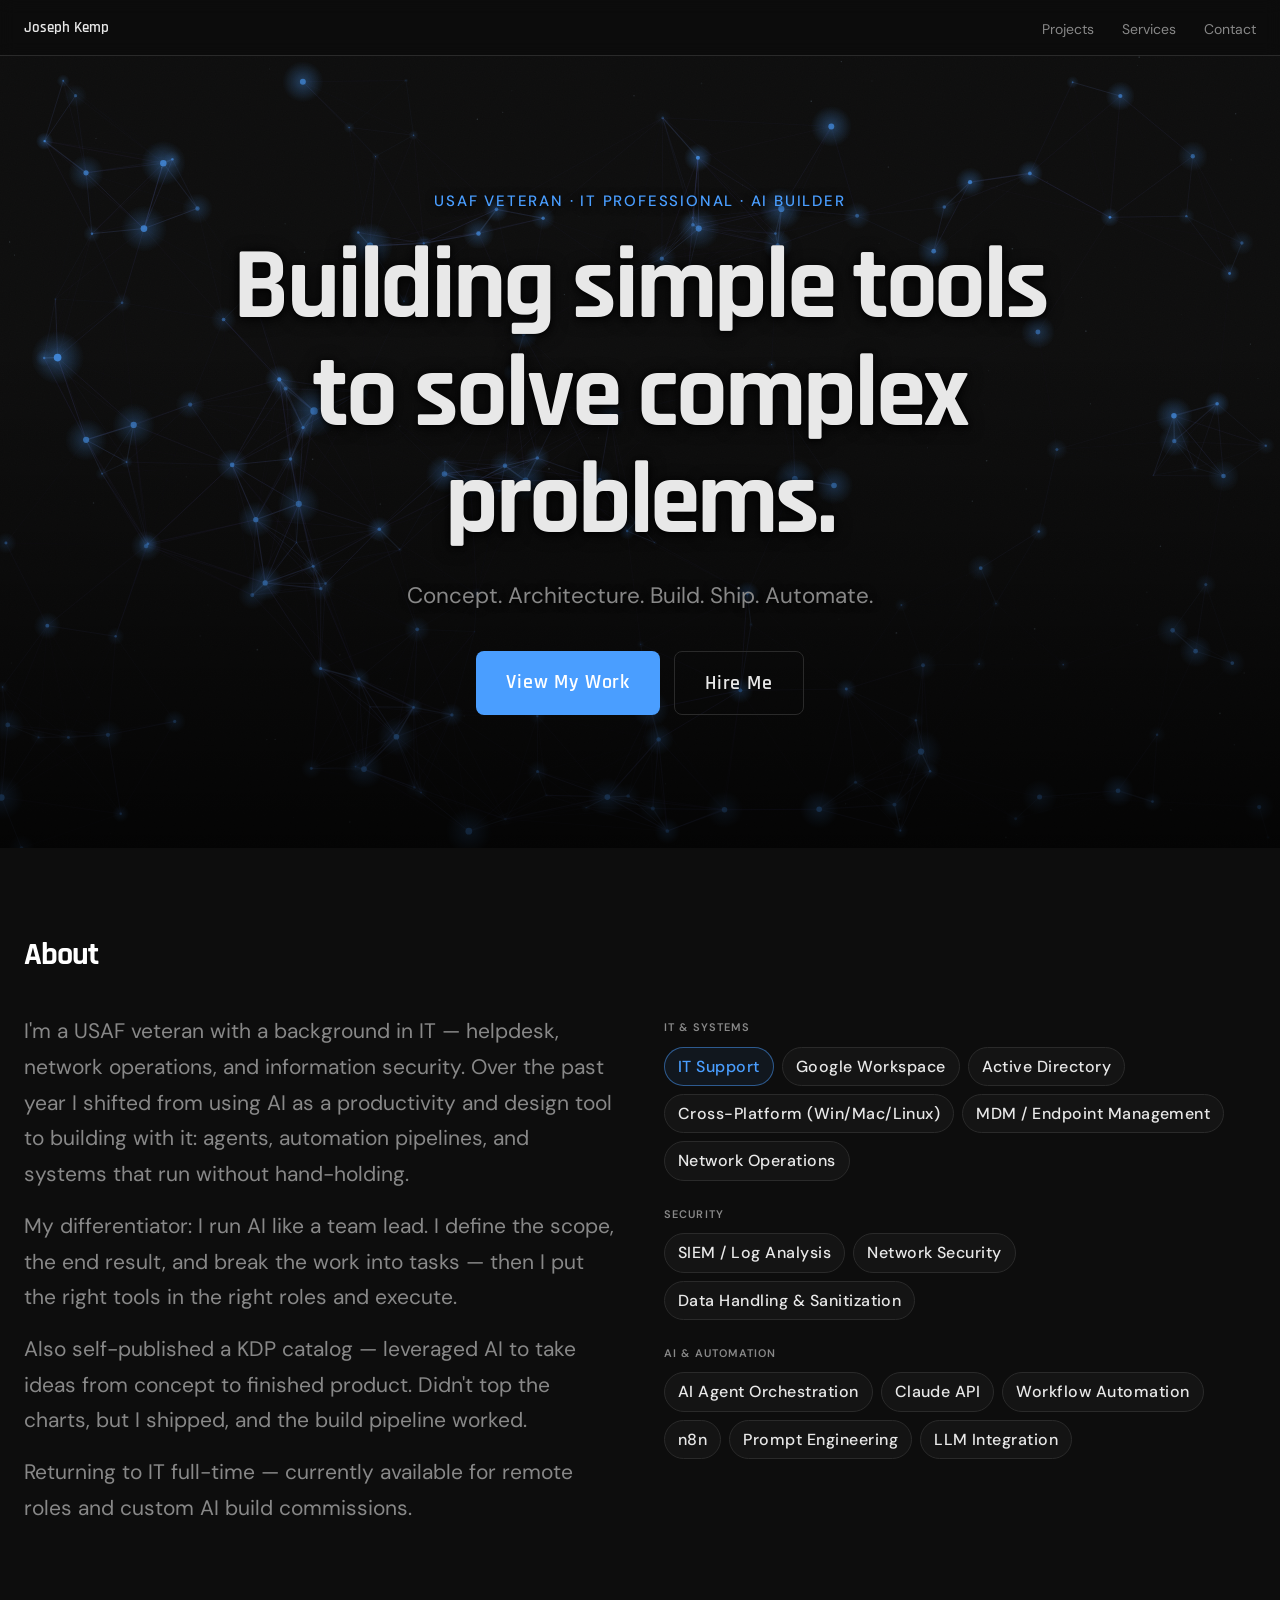
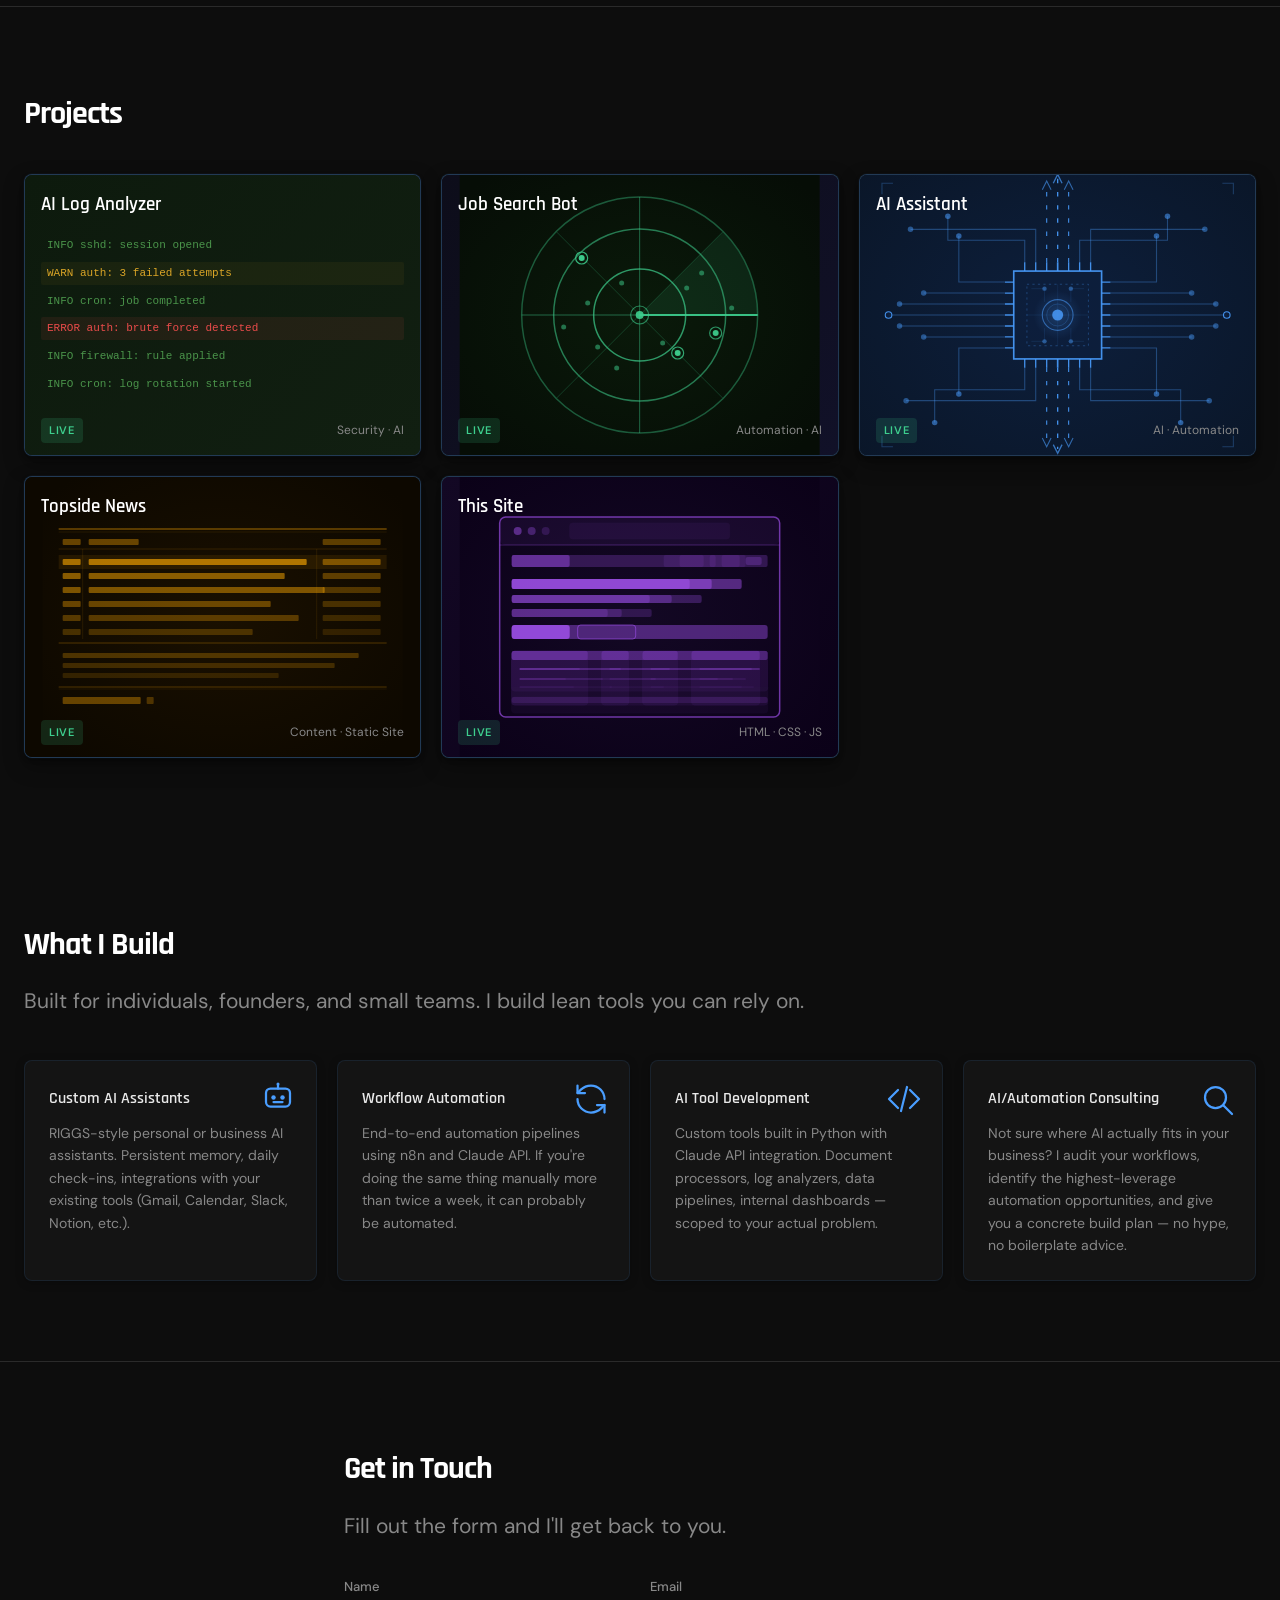
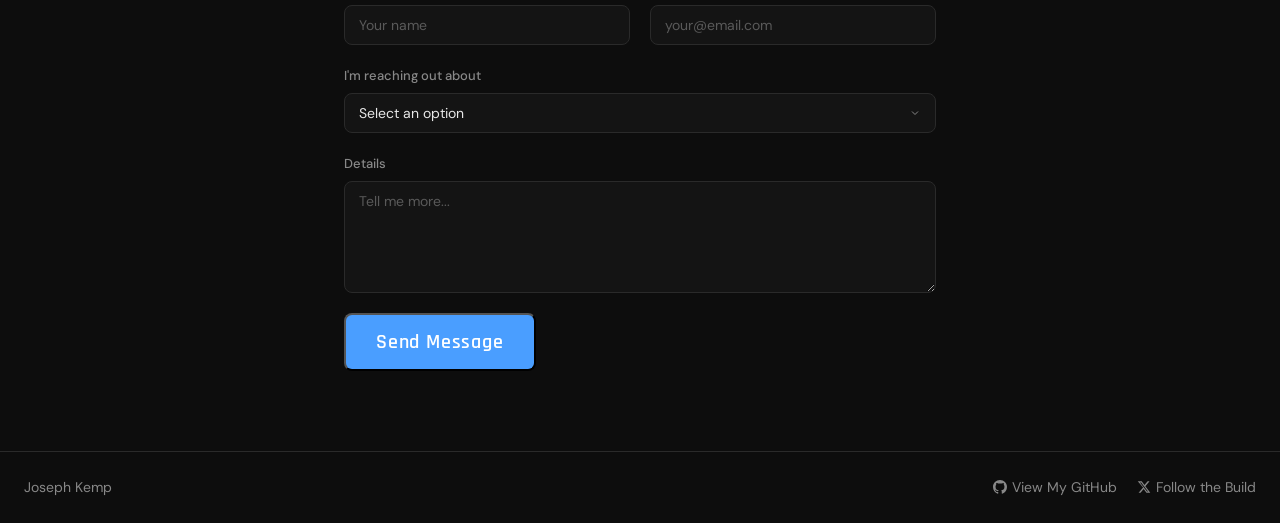
==== commit b5bf131e: "Update job search bot status to Live, add .gitignore Co-Authored-By: Claude Sonnet 4.6 <noreply@anth" ====
--- a/index.html
+++ b/index.html
@@ -393,7 +393,7 @@
               </div>
             </div>
             <div class="card-header card-header-overlay">
-              <span class="card-status planned">Planned</span>
+              <span class="card-status live">Live</span>
               <span class="card-tag">Automation · AI</span>
             </div>
             <div class="card-title-overlay">
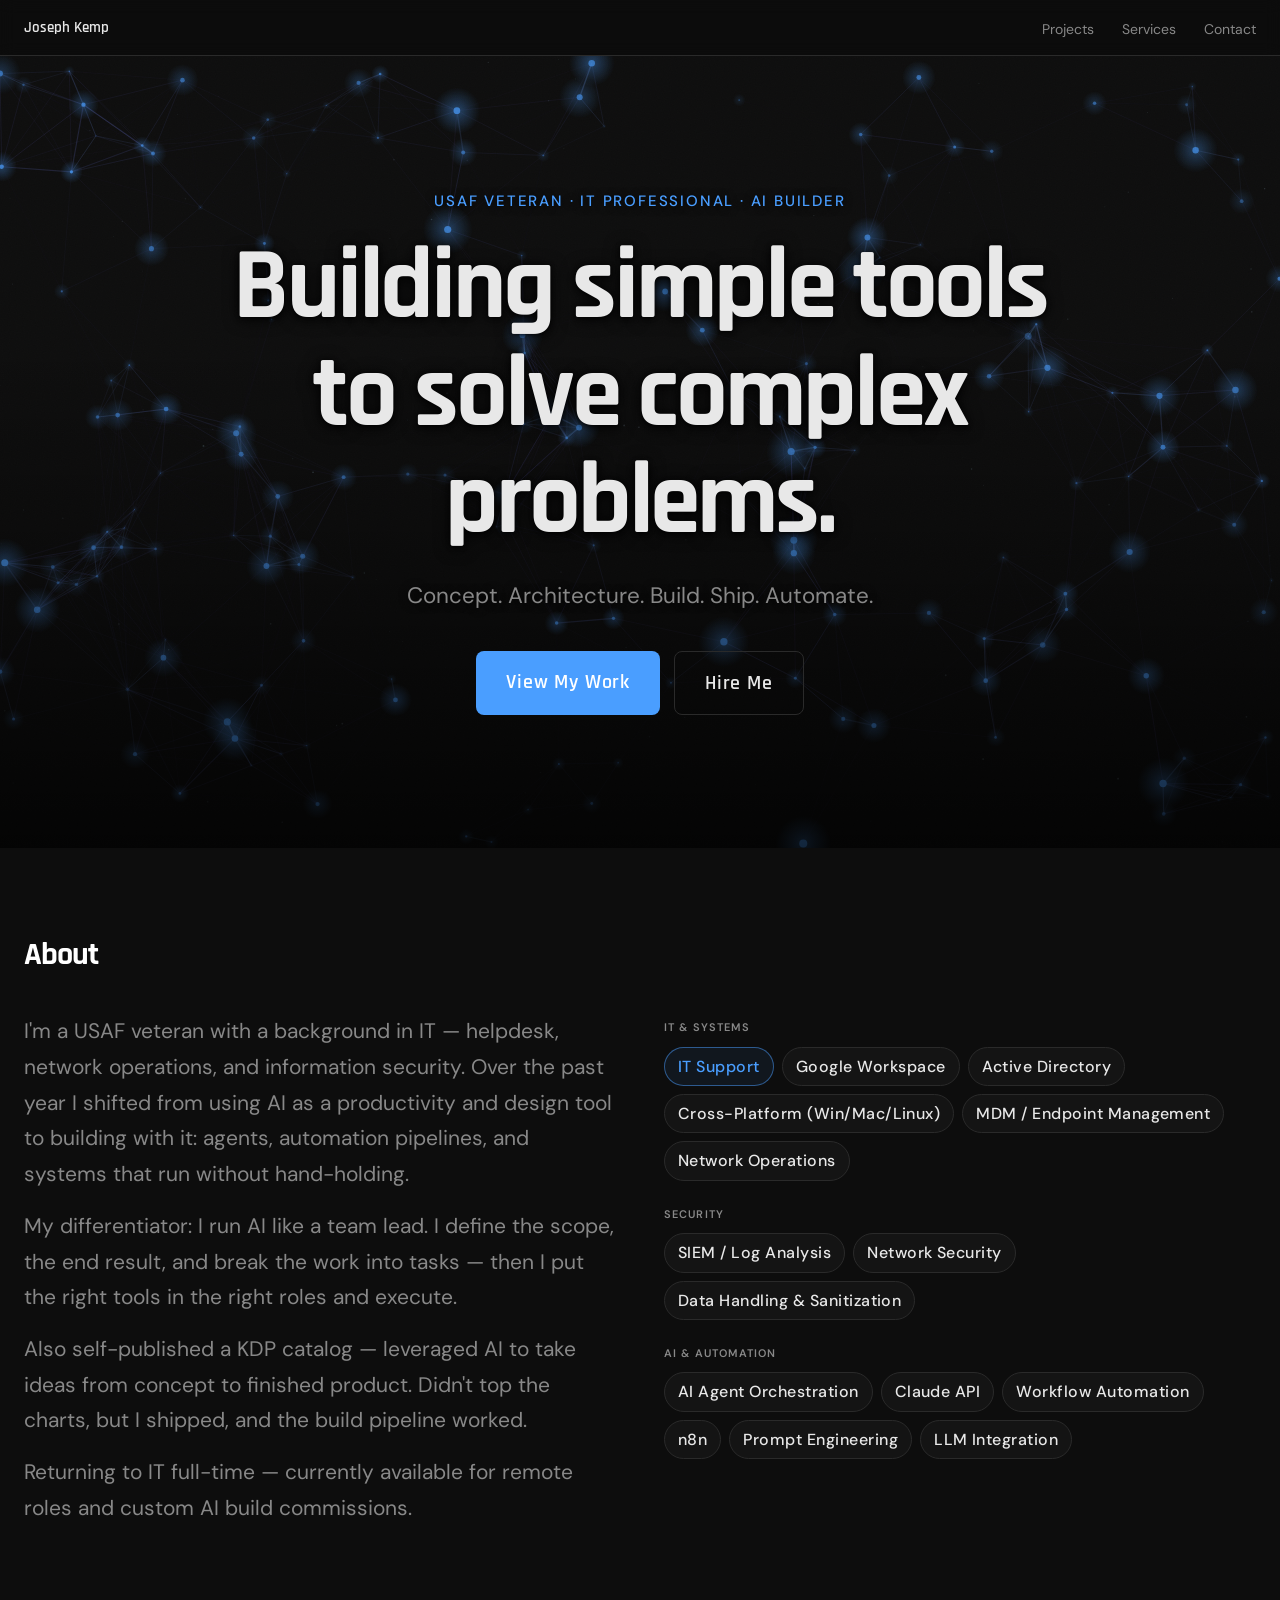
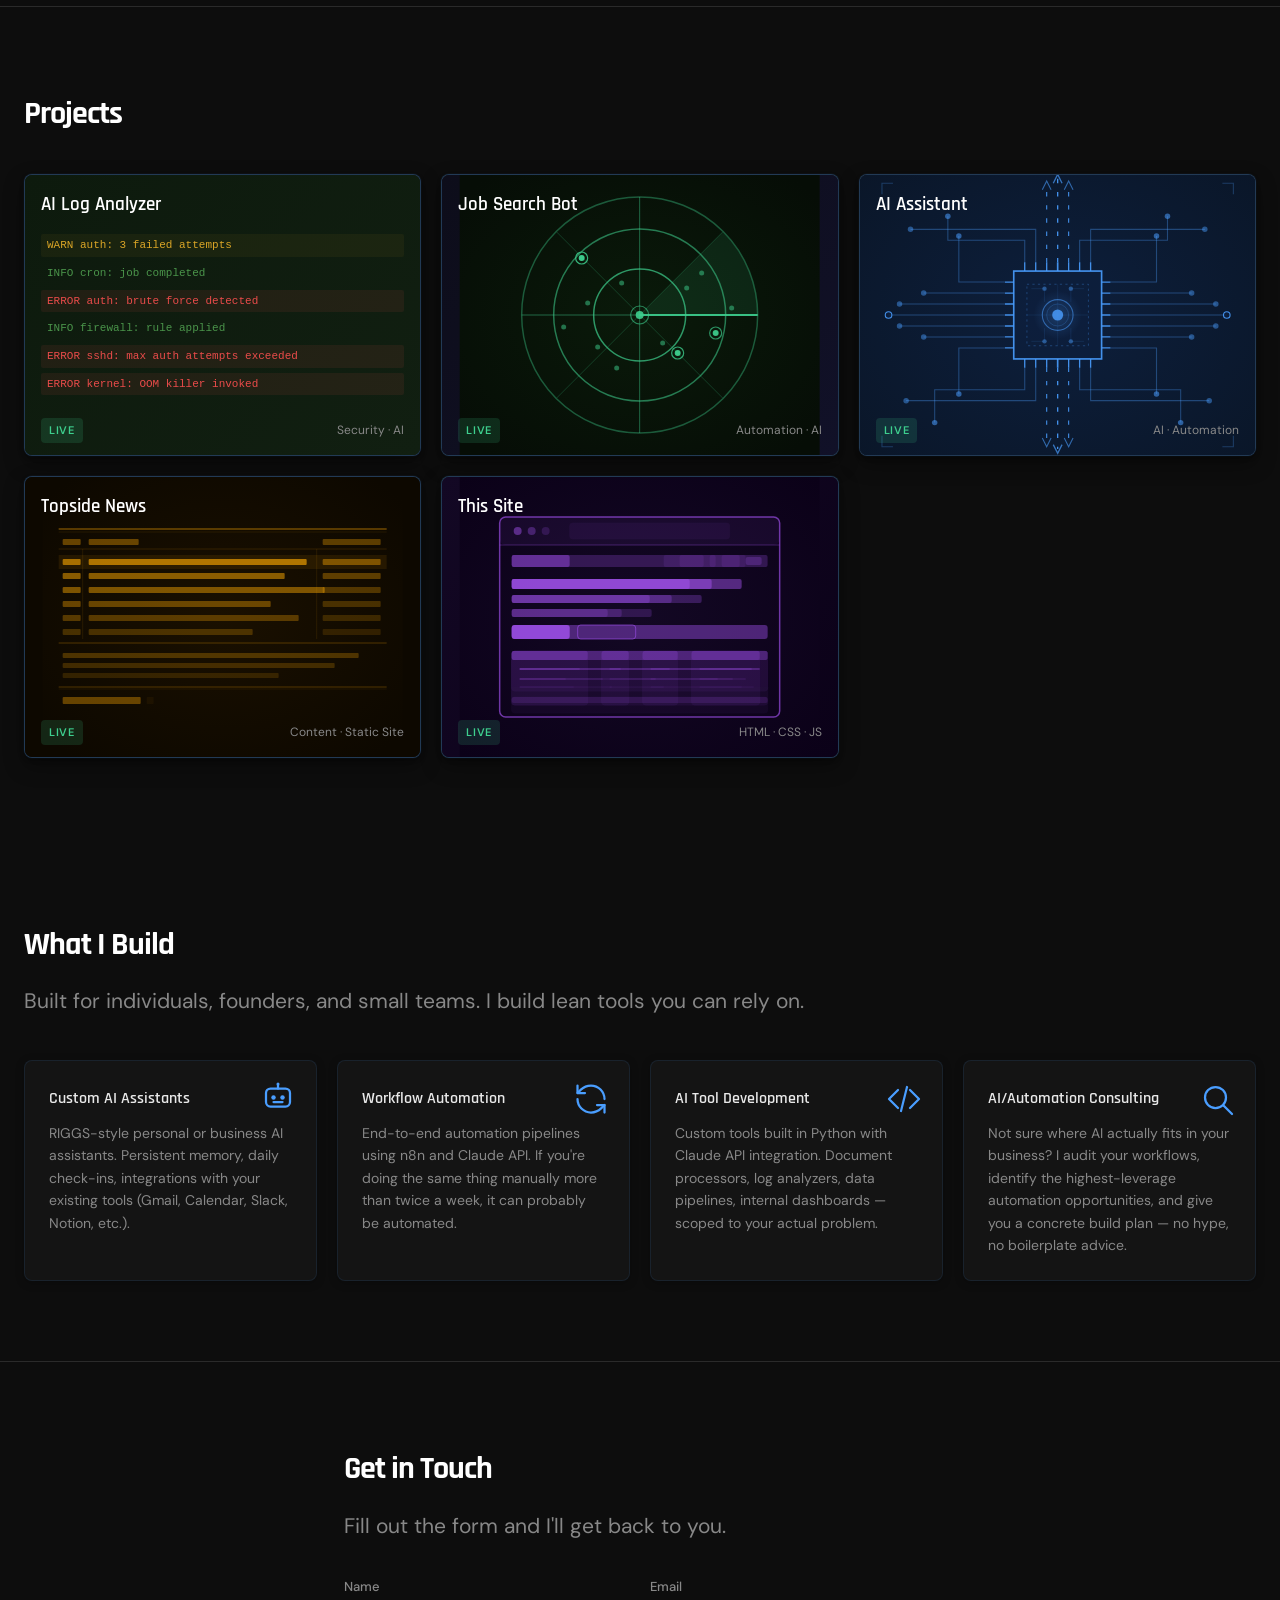
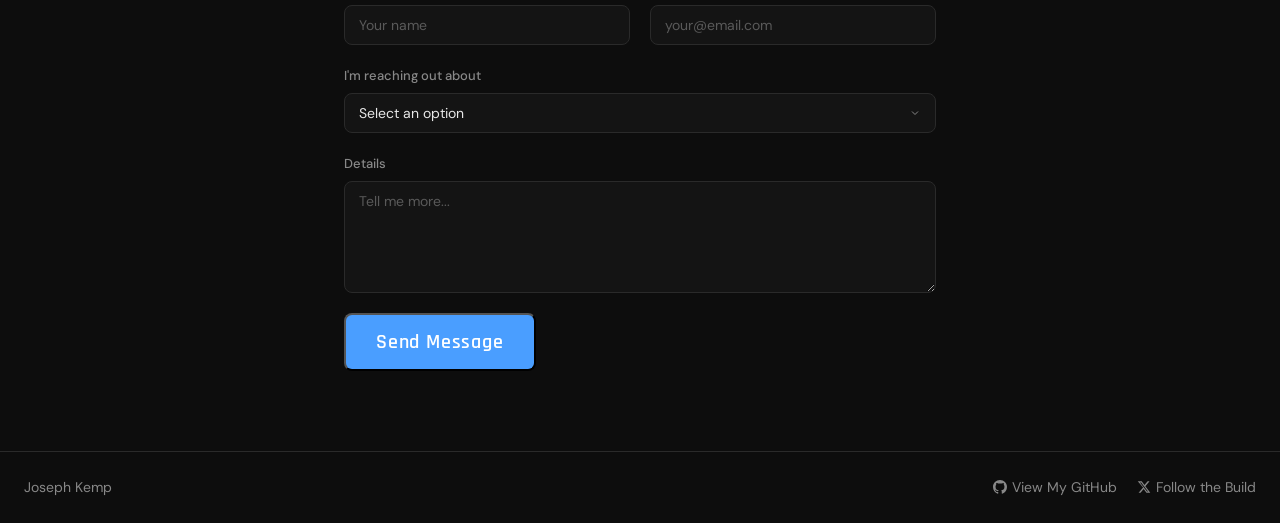
==== commit d075ed38: "analytics: GoatCounter on all 6 portfolio pages Sends pageviews to josephkempdev.goatcounter.com.  C" ====
--- a/index.html
+++ b/index.html
@@ -5,6 +5,8 @@
   <meta name="viewport" content="width=device-width, initial-scale=1.0" />
   <title>Joseph Kemp — AI Builder & IT Professional</title>
   <link rel="stylesheet" href="style.css" />
+  <script data-goatcounter="https://josephkempdev.goatcounter.com/count"
+          async src="//gc.zgo.at/count.js"></script>
 </head>
 <body>
 
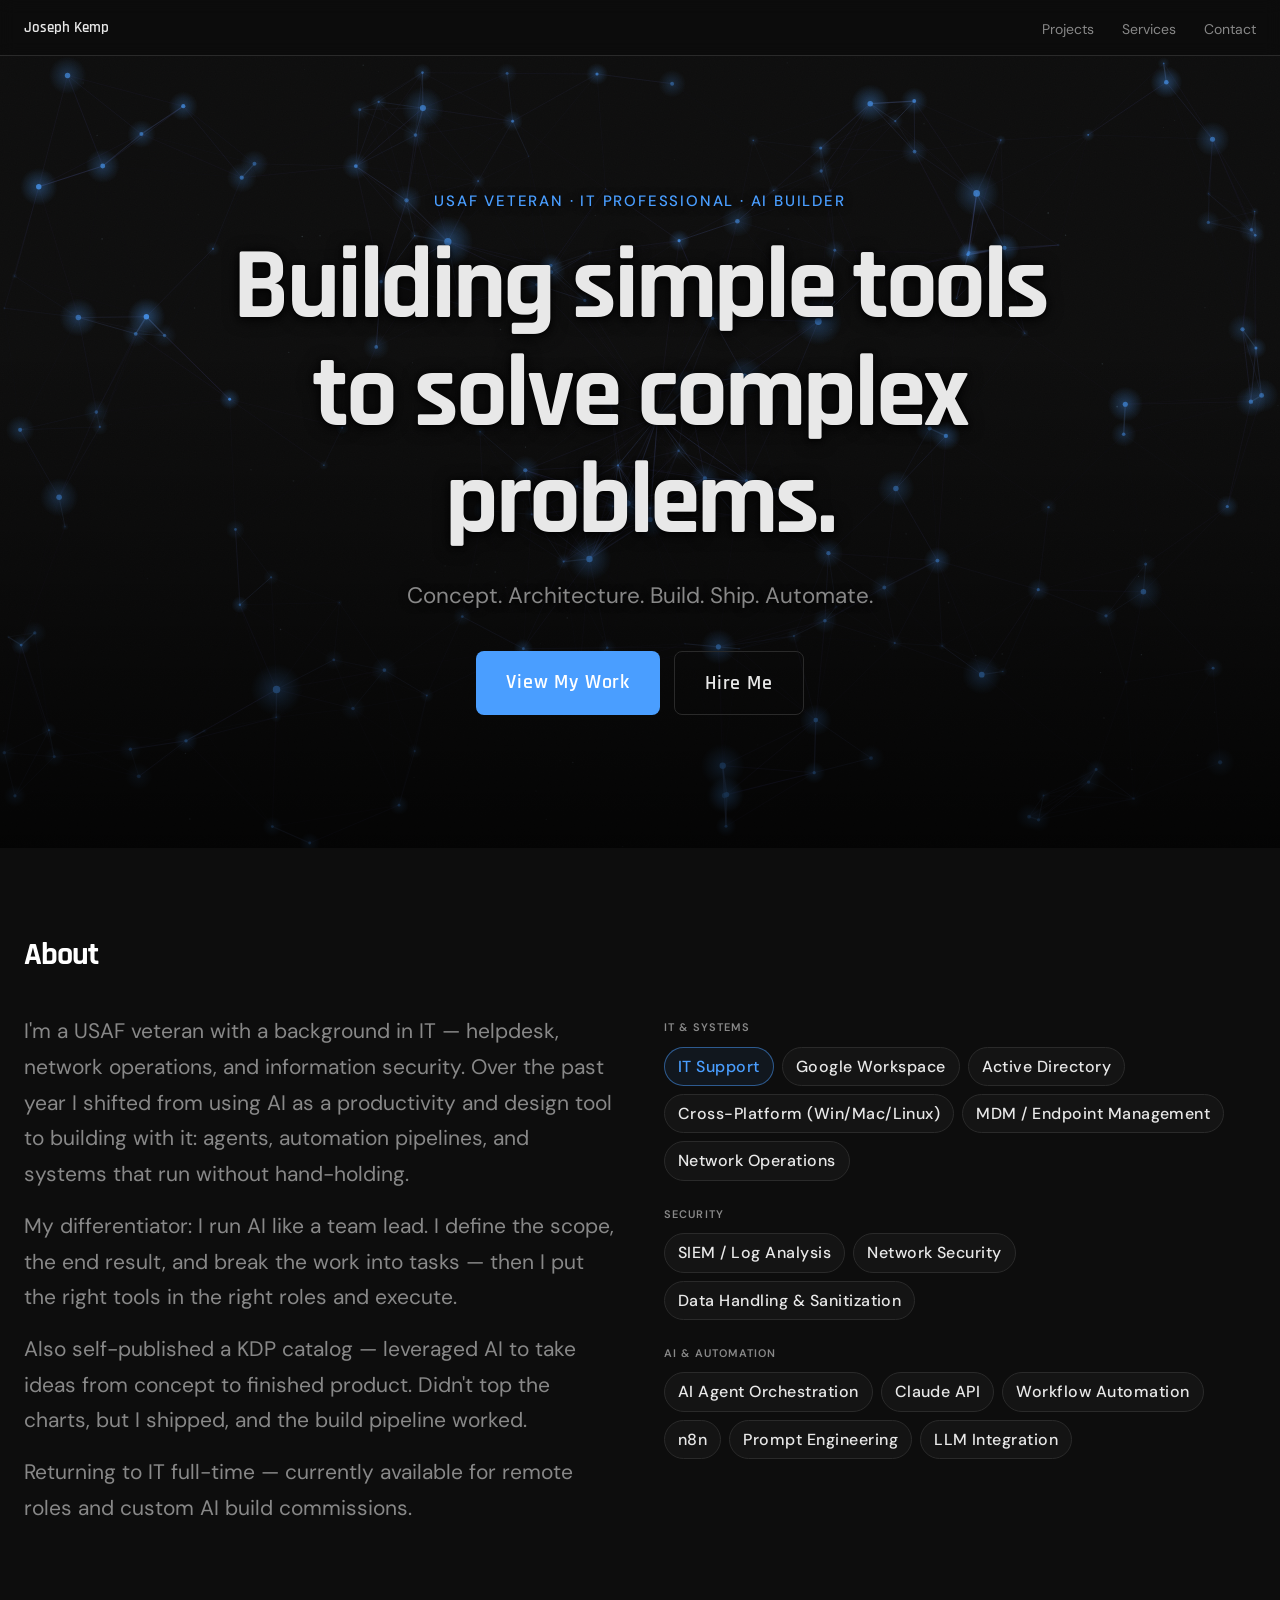
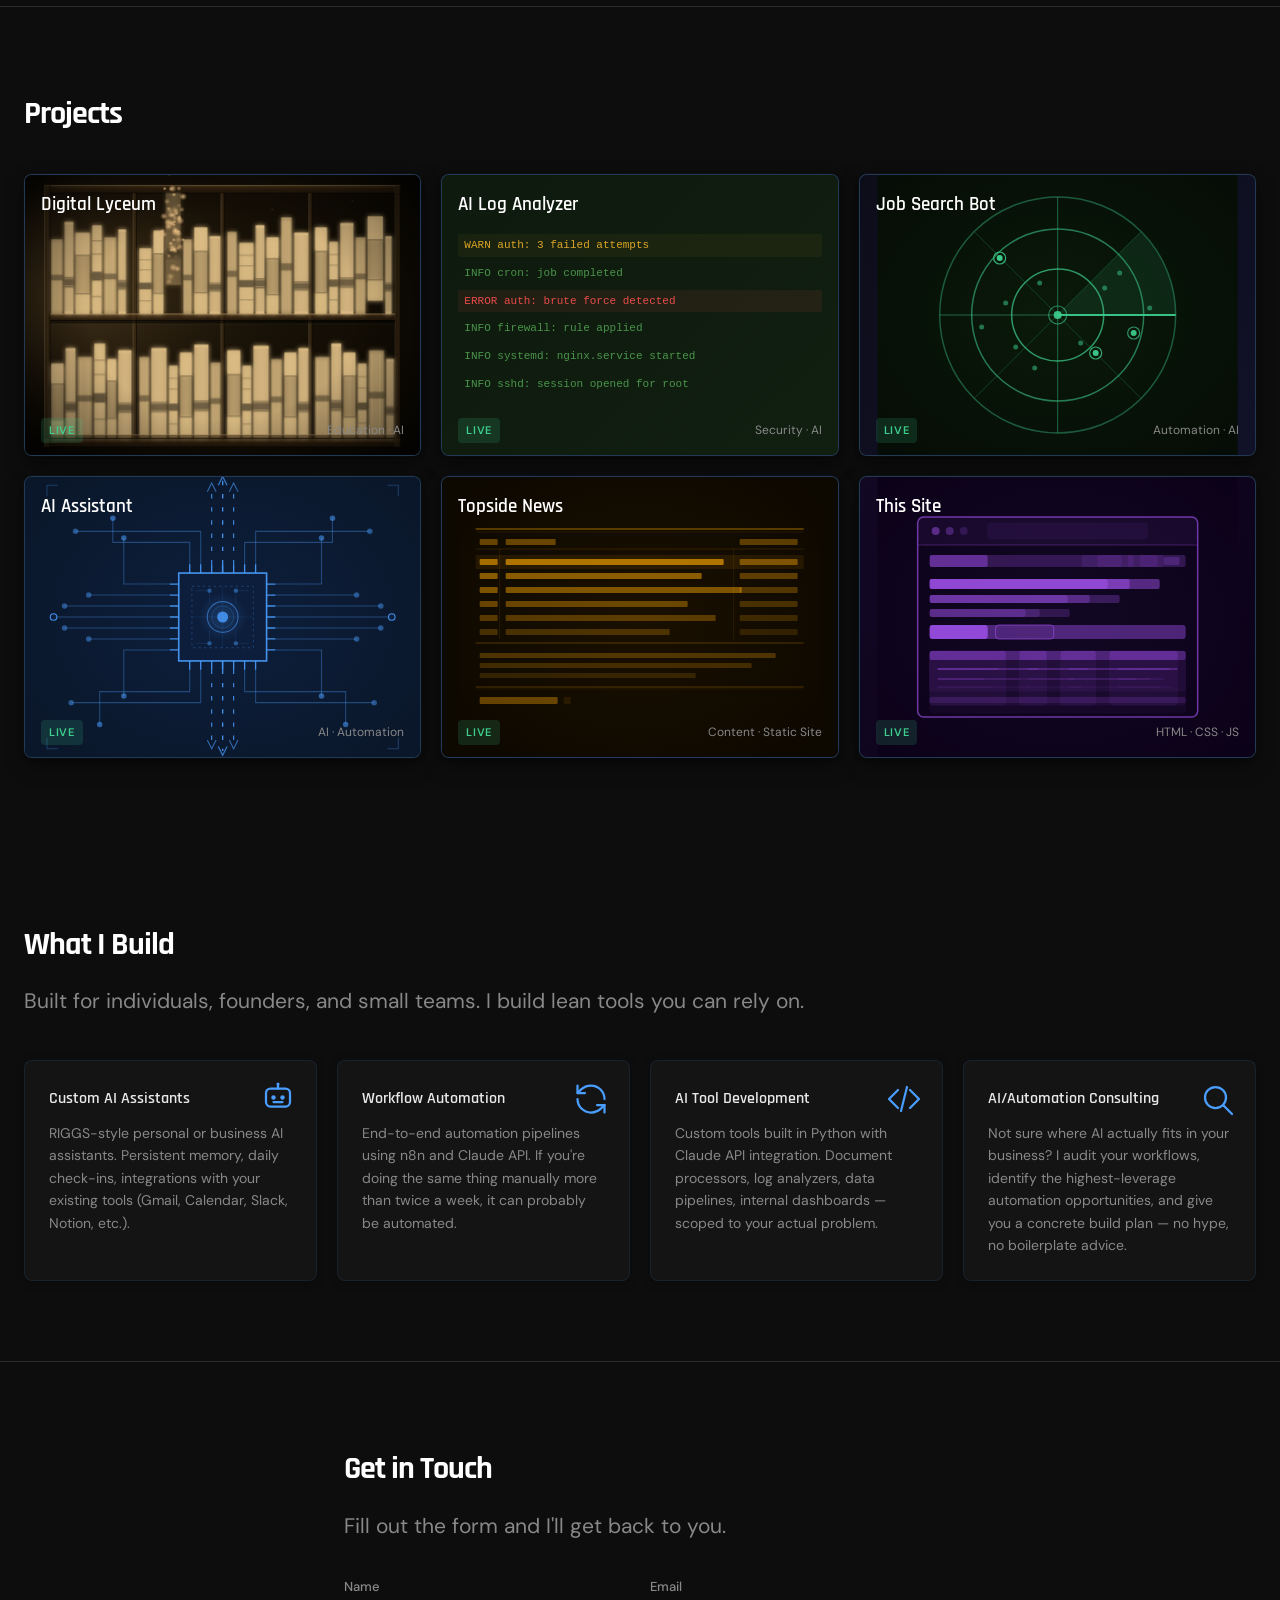
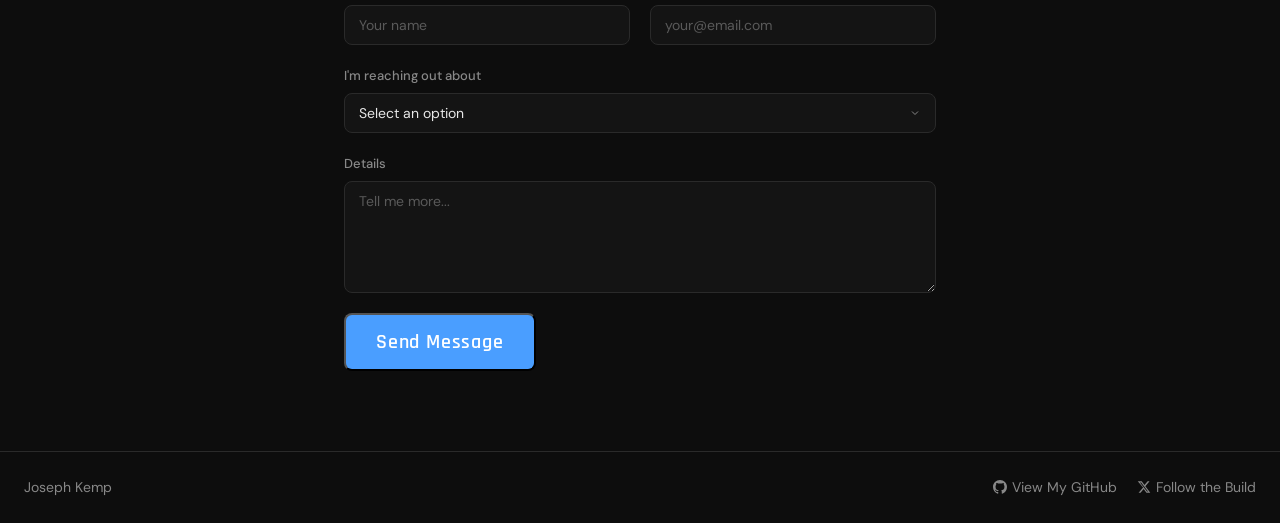
==== commit de727b6c: "Add Digital Lyceum stub page + leftmost card + style cascade - New digital-lyceum.html stub (hero, H" ====
--- a/index.html
+++ b/index.html
@@ -5,8 +5,6 @@
   <meta name="viewport" content="width=device-width, initial-scale=1.0" />
   <title>Joseph Kemp — AI Builder & IT Professional</title>
   <link rel="stylesheet" href="style.css" />
-  <script data-goatcounter="https://josephkempdev.goatcounter.com/count"
-          async src="//gc.zgo.at/count.js"></script>
 </head>
 <body>
 
@@ -311,6 +309,189 @@
     <div class="container">
       <h2>Projects</h2>
       <div class="projects-grid">
+
+        <a href="digital-lyceum.html" class="card card-fullbleed">
+          <div class="card-visual lyceum-visual">
+            <svg class="lyceum-shelf" viewBox="0 0 360 280" xmlns="http://www.w3.org/2000/svg" preserveAspectRatio="xMidYMid slice" style="position:absolute;inset:0;width:100%;height:100%;">
+              <defs>
+                <radialGradient id="lyc-bg" cx="50%" cy="46%" r="72%">
+                  <stop offset="0%"   stop-color="#1a1408"/>
+                  <stop offset="55%"  stop-color="#120d05"/>
+                  <stop offset="100%" stop-color="#0a0803"/>
+                </radialGradient>
+                <radialGradient id="lyc-bloom" cx="14%" cy="42%" r="55%">
+                  <stop offset="0%"   stop-color="rgba(232,184,108,0.22)"/>
+                  <stop offset="55%"  stop-color="rgba(220,160,90,0.06)"/>
+                  <stop offset="100%" stop-color="rgba(0,0,0,0)"/>
+                </radialGradient>
+                <radialGradient id="lyc-vignette" cx="50%" cy="50%" r="68%">
+                  <stop offset="50%"  stop-color="#000" stop-opacity="0"/>
+                  <stop offset="85%"  stop-color="#000" stop-opacity="0.42"/>
+                  <stop offset="100%" stop-color="#000" stop-opacity="0.78"/>
+                </radialGradient>
+                <linearGradient id="lyc-wood" x1="0" y1="0" x2="0" y2="1">
+                  <stop offset="0%"   stop-color="rgba(92,66,34,0.75)"/>
+                  <stop offset="50%"  stop-color="rgba(62,42,20,0.55)"/>
+                  <stop offset="100%" stop-color="rgba(36,24,10,0.78)"/>
+                </linearGradient>
+                <linearGradient id="lyc-wood-v" x1="0" y1="0" x2="1" y2="0">
+                  <stop offset="0%"   stop-color="rgba(36,24,10,0.78)"/>
+                  <stop offset="50%"  stop-color="rgba(72,52,26,0.6)"/>
+                  <stop offset="100%" stop-color="rgba(36,24,10,0.78)"/>
+                </linearGradient>
+                <filter id="lyc-glow" x="-40%" y="-30%" width="180%" height="160%">
+                  <feGaussianBlur in="SourceGraphic" stdDeviation="2.6" result="glow"/>
+                  <feMerge>
+                    <feMergeNode in="glow"/>
+                    <feMergeNode in="SourceGraphic"/>
+                  </feMerge>
+                </filter>
+                <symbol id="spine-a" viewBox="0 0 10 80" preserveAspectRatio="none">
+                  <rect x="0" y="0" width="10" height="80" fill="#dcbc84" fill-opacity="0.78"/>
+                  <rect x="0" y="0" width="10" height="2.5" fill="#dcbc84" fill-opacity="0.95"/>
+                  <rect x="0" y="77.5" width="10" height="2.5" fill="#dcbc84" fill-opacity="0.95"/>
+                  <rect x="0" y="48" width="10" height="9" fill="#0c0a04" fill-opacity="0.45"/>
+                  <rect x="0" y="49" width="10" height="0.5" fill="#dcbc84" fill-opacity="0.9"/>
+                  <rect x="0" y="55.5" width="10" height="0.5" fill="#dcbc84" fill-opacity="0.9"/>
+                </symbol>
+                <symbol id="spine-b" viewBox="0 0 10 80" preserveAspectRatio="none">
+                  <rect x="0" y="0" width="10" height="80" fill="#dcbc84" fill-opacity="0.55"/>
+                  <rect x="0" y="0" width="10" height="22" fill="#dcbc84" fill-opacity="0.85"/>
+                  <rect x="0" y="60" width="10" height="20" fill="#dcbc84" fill-opacity="0.7"/>
+                  <rect x="0" y="22" width="10" height="0.6" fill="#0c0a04" fill-opacity="0.6"/>
+                  <rect x="0" y="60" width="10" height="0.6" fill="#0c0a04" fill-opacity="0.6"/>
+                </symbol>
+                <symbol id="spine-c" viewBox="0 0 10 80" preserveAspectRatio="none">
+                  <rect x="0" y="0" width="10" height="80" fill="#dcbc84" fill-opacity="0.62"/>
+                  <rect x="2" y="3" width="0.4" height="74" fill="#dcbc84" fill-opacity="0.9"/>
+                  <rect x="7.2" y="3" width="0.4" height="74" fill="#dcbc84" fill-opacity="0.9"/>
+                  <rect x="0" y="38" width="10" height="6" fill="#0c0a04" fill-opacity="0.35"/>
+                </symbol>
+                <symbol id="spine-d" viewBox="0 0 10 80" preserveAspectRatio="none">
+                  <rect x="0" y="0" width="10" height="80" fill="#dcbc84" fill-opacity="0.85"/>
+                  <rect x="0" y="14" width="10" height="0.5" fill="#0c0a04" fill-opacity="0.55"/>
+                  <rect x="0" y="26" width="10" height="0.5" fill="#0c0a04" fill-opacity="0.55"/>
+                  <rect x="0" y="64" width="10" height="0.5" fill="#0c0a04" fill-opacity="0.55"/>
+                  <rect x="0" y="42" width="10" height="8" fill="#0c0a04" fill-opacity="0.5"/>
+                </symbol>
+              </defs>
+
+              <rect width="360" height="280" fill="url(#lyc-bg)"/>
+              <rect width="360" height="280" fill="url(#lyc-bloom)"/>
+
+              <rect x="18" y="22" width="324" height="7" fill="url(#lyc-wood)"/>
+              <line x1="18" y1="22" x2="342" y2="22" stroke="rgba(220,188,132,0.45)" stroke-width="0.7"/>
+              <line x1="18" y1="29" x2="342" y2="29" stroke="rgba(0,0,0,0.7)" stroke-width="0.6"/>
+              <rect x="18" y="253" width="324" height="7" fill="url(#lyc-wood)"/>
+              <line x1="18" y1="253" x2="342" y2="253" stroke="rgba(220,188,132,0.32)" stroke-width="0.6"/>
+              <line x1="18" y1="260" x2="342" y2="260" stroke="rgba(0,0,0,0.6)" stroke-width="0.5"/>
+              <rect x="18" y="22" width="5" height="238" fill="url(#lyc-wood-v)"/>
+              <line x1="18" y1="22" x2="18" y2="260" stroke="rgba(220,188,132,0.4)" stroke-width="0.7"/>
+              <line x1="23" y1="22" x2="23" y2="260" stroke="rgba(0,0,0,0.65)" stroke-width="0.5"/>
+              <rect x="337" y="22" width="5" height="238" fill="url(#lyc-wood-v)"/>
+              <line x1="337" y1="22" x2="337" y2="260" stroke="rgba(220,188,132,0.32)" stroke-width="0.5"/>
+              <line x1="342" y1="22" x2="342" y2="260" stroke="rgba(0,0,0,0.65)" stroke-width="0.5"/>
+
+              <g>
+                <rect x="98.5" y="29" width="3" height="224" fill="url(#lyc-wood-v)"/>
+                <line x1="98.5" y1="29" x2="98.5" y2="253" stroke="rgba(220,188,132,0.42)" stroke-width="0.5"/>
+                <line x1="101.5" y1="29" x2="101.5" y2="253" stroke="rgba(0,0,0,0.7)" stroke-width="0.5"/>
+                <rect x="178.5" y="29" width="3" height="224" fill="url(#lyc-wood-v)"/>
+                <line x1="178.5" y1="29" x2="178.5" y2="253" stroke="rgba(220,188,132,0.42)" stroke-width="0.5"/>
+                <line x1="181.5" y1="29" x2="181.5" y2="253" stroke="rgba(0,0,0,0.7)" stroke-width="0.5"/>
+                <rect x="258.5" y="29" width="3" height="224" fill="url(#lyc-wood-v)"/>
+                <line x1="258.5" y1="29" x2="258.5" y2="253" stroke="rgba(220,188,132,0.42)" stroke-width="0.5"/>
+                <line x1="261.5" y1="29" x2="261.5" y2="253" stroke="rgba(0,0,0,0.7)" stroke-width="0.5"/>
+              </g>
+
+              <rect x="23" y="139" width="314" height="6" fill="url(#lyc-wood)"/>
+              <line x1="23" y1="139" x2="337" y2="139" stroke="rgba(220,188,132,0.5)" stroke-width="0.8"/>
+              <line x1="23" y1="145" x2="337" y2="145" stroke="rgba(0,0,0,0.8)" stroke-width="0.6"/>
+              <rect x="23" y="145" width="314" height="3" fill="rgba(0,0,0,0.45)"/>
+              <line x1="23" y1="148" x2="337" y2="148" stroke="rgba(220,188,132,0.16)" stroke-width="0.4"/>
+
+              <g filter="url(#lyc-glow)">
+                <use href="#spine-c" x="24"  y="71"  width="10" height="68"/>
+                <use href="#spine-a" x="36"  y="55"  width="8"  height="84"/>
+                <use href="#spine-b" x="46"  y="65"  width="13" height="74"/>
+                <use href="#spine-d" x="61"  y="58"  width="9"  height="81" class="book-flicker-1"/>
+                <use href="#spine-c" x="72"  y="69"  width="11" height="70"/>
+                <use href="#spine-a" x="85"  y="62"  width="7"  height="77"/>
+                <use href="#spine-d" x="104" y="79"  width="11" height="60"/>
+                <use href="#spine-b" x="117" y="63"  width="9"  height="76"/>
+                <use href="#spine-a" x="128" y="55"  width="14" height="84" data-pull="1" data-shelf="top"/>
+                <use href="#spine-c" x="144" y="71"  width="8"  height="68"/>
+                <use href="#spine-b" x="154" y="60"  width="12" height="79"/>
+                <use href="#spine-a" x="168" y="68"  width="10" height="71"/>
+                <use href="#spine-c" x="184" y="64"  width="9"  height="75"/>
+                <use href="#spine-d" x="195" y="74"  width="13" height="65" class="book-flicker-2"/>
+                <use href="#spine-a" x="210" y="58"  width="8"  height="81"/>
+                <use href="#spine-b" x="220" y="69"  width="11" height="70"/>
+                <use href="#spine-c" x="233" y="51"  width="10" height="88"/>
+                <use href="#spine-a" x="245" y="65"  width="13" height="74"/>
+                <use href="#spine-b" x="264" y="60"  width="11" height="79"/>
+                <use href="#spine-d" x="277" y="73"  width="8"  height="66"/>
+                <use href="#spine-a" x="287" y="56"  width="12" height="83"/>
+                <use href="#spine-c" x="301" y="69"  width="9"  height="70"/>
+                <use href="#spine-b" x="312" y="62"  width="14" height="77" data-pull="2" data-shelf="top"/>
+                <use href="#spine-a" x="328" y="68"  width="6"  height="71"/>
+
+                <use href="#spine-b" x="24"  y="184" width="11" height="68"/>
+                <use href="#spine-a" x="37"  y="170" width="9"  height="82"/>
+                <use href="#spine-c" x="48"  y="178" width="13" height="74"/>
+                <use href="#spine-d" x="63"  y="166" width="10" height="86"/>
+                <use href="#spine-b" x="75"  y="180" width="8"  height="72"/>
+                <use href="#spine-a" x="85"  y="172" width="12" height="80"/>
+                <use href="#spine-c" x="104" y="178" width="9"  height="74"/>
+                <use href="#spine-a" x="115" y="170" width="14" height="82"/>
+                <use href="#spine-d" x="131" y="186" width="8"  height="66" class="book-flicker-3"/>
+                <use href="#spine-b" x="141" y="174" width="11" height="78"/>
+                <use href="#spine-a" x="154" y="167" width="13" height="85"/>
+                <use href="#spine-c" x="169" y="183" width="9"  height="69"/>
+                <use href="#spine-b" x="184" y="172" width="12" height="80"/>
+                <use href="#spine-d" x="198" y="186" width="8"  height="66"/>
+                <use href="#spine-a" x="208" y="168" width="14" height="84"/>
+                <use href="#spine-c" x="224" y="180" width="10" height="72"/>
+                <use href="#spine-b" x="236" y="174" width="11" height="78"/>
+                <use href="#spine-a" x="249" y="170" width="9"  height="82"/>
+                <use href="#spine-c" x="264" y="178" width="13" height="74"/>
+                <use href="#spine-a" x="279" y="166" width="9"  height="86" data-pull="3" data-shelf="bottom"/>
+                <use href="#spine-b" x="290" y="174" width="11" height="78"/>
+                <use href="#spine-d" x="303" y="184" width="8"  height="68"/>
+                <use href="#spine-c" x="313" y="172" width="14" height="80"/>
+                <use href="#spine-a" x="329" y="180" width="7"  height="72"/>
+              </g>
+
+              <rect x="23" y="249" width="314" height="4" fill="url(#lyc-wood)"/>
+              <line x1="23" y1="249" x2="337" y2="249" stroke="rgba(220,188,132,0.4)" stroke-width="0.6"/>
+              <line x1="23" y1="253" x2="337" y2="253" stroke="rgba(0,0,0,0.7)" stroke-width="0.5"/>
+
+              <g fill="rgba(232,200,150,0.25)">
+                <circle cx="58" cy="40" r="0.6"/>
+                <circle cx="142" cy="32" r="0.5"/>
+                <circle cx="225" cy="44" r="0.6"/>
+                <circle cx="298" cy="36" r="0.5"/>
+              </g>
+
+              <rect width="360" height="280" fill="url(#lyc-vignette)" pointer-events="none"/>
+            </svg>
+            <canvas class="lyceum-particles"></canvas>
+            <div class="card-header card-header-overlay">
+              <span class="card-status live">Live</span>
+              <span class="card-tag">Education · AI</span>
+            </div>
+            <div class="card-hover-overlay">
+              <p>Two years of working with AI, distilled into four short courses. Free, self-paced, project-based.</p>
+              <div class="card-stack">
+                <span>HTML</span><span>CSS</span><span>JavaScript</span><span>Claude</span>
+              </div>
+            </div>
+            <div class="card-title-overlay">
+              <h3>Digital Lyceum</h3>
+              <span class="card-gh-link">View Project →</span>
+            </div>
+          </div>
+        </a>
 
         <a href="log-analyzer.html" class="card card-fullbleed">
           <div class="card-visual log-visual">
@@ -849,6 +1030,187 @@
     })();
   </script>
 
+  <script>
+    // Digital Lyceum card — book lifts, dissolves into gold particles, rains back, reforms
+    (function () {
+      const root = document.querySelector('.lyceum-visual');
+      if (!root) return;
+      const svg = root.querySelector('svg.lyceum-shelf');
+      const canvas = root.querySelector('canvas.lyceum-particles');
+      const ctx = canvas.getContext('2d');
+      const reduce = window.matchMedia &&
+        window.matchMedia('(prefers-reduced-motion: reduce)').matches;
+
+      const VB_W = 360, VB_H = 280;
+      const SHELF_TOP_Y = 139, SHELF_BOTTOM_Y = 252;
+      const LIFT_PX = 22;
+      const STAGGER = 1.4;
+      const CYCLE = { lift: 1.0, dissolve: 0.9, empty: 1.4, rain: 1.4, reform: 0.5 };
+      const TOTAL = CYCLE.lift + CYCLE.dissolve + CYCLE.empty + CYCLE.rain + CYCLE.reform;
+
+      const books = Array.from(svg.querySelectorAll('use[data-pull]')).map((el, i) => {
+        const x = parseFloat(el.getAttribute('x'));
+        const y = parseFloat(el.getAttribute('y'));
+        const w = parseFloat(el.getAttribute('width'));
+        const h = parseFloat(el.getAttribute('height'));
+        const shelfY = el.getAttribute('data-shelf') === 'top' ? SHELF_TOP_Y : SHELF_BOTTOM_Y;
+        el.style.transformBox = 'fill-box';
+        el.style.transformOrigin = 'center bottom';
+        el.style.willChange = 'transform, opacity';
+        return { el, x, y, w, h, shelfY, delay: i * STAGGER };
+      });
+
+      const particles = [];
+      const MAX = 1500;
+
+      function emitDissolve(b, intensity) {
+        const want = Math.floor(8 * intensity);
+        for (let i = 0; i < want; i++) {
+          particles.push({
+            kind: 'rise',
+            x: b.x + Math.random() * b.w,
+            y: b.y + Math.random() * b.h,
+            vx: (Math.random() - 0.5) * 0.4,
+            vy: -0.6 - Math.random() * 0.9,
+            life: 0, max: 1.4 + Math.random() * 0.8,
+            r: 0.5 + Math.random() * 0.7,
+            a: 0.55 + Math.random() * 0.35,
+          });
+        }
+      }
+      function emitRain(b, progress) {
+        for (let i = 0; i < 6; i++) {
+          particles.push({
+            kind: 'fall',
+            x: b.x + Math.random() * b.w,
+            y: b.y - 30 - Math.random() * 40,
+            vx: (Math.random() - 0.5) * 0.15,
+            vy: 0.9 + Math.random() * 0.7,
+            life: 0, max: 1.6,
+            r: 0.5 + Math.random() * 0.6,
+            a: 0.6 + Math.random() * 0.3,
+            targetY: b.shelfY - Math.random() * b.h * progress,
+          });
+        }
+      }
+      function tickParticles(dt) {
+        for (let i = particles.length - 1; i >= 0; i--) {
+          const p = particles[i];
+          p.life += dt;
+          if (p.kind === 'rise') {
+            p.vy -= 0.02 * dt * 60;
+            p.x += p.vx * dt * 60;
+            p.y += p.vy * dt * 60;
+          } else {
+            p.x += p.vx * dt * 60;
+            p.y += p.vy * dt * 60;
+            if (p.y >= p.targetY) {
+              p.y = p.targetY; p.vy = 0; p.vx = 0;
+              p.life = Math.max(p.life, p.max - 0.4);
+            }
+          }
+          if (p.life >= p.max ||
+              p.y < -20 || p.y > VB_H + 20 ||
+              p.x < -20 || p.x > VB_W + 20) {
+            particles.splice(i, 1);
+          }
+        }
+        if (particles.length > MAX) particles.splice(0, particles.length - MAX);
+      }
+      function drawParticles() {
+        const rect = canvas.getBoundingClientRect();
+        const sx = rect.width / VB_W, sy = rect.height / VB_H;
+        const dpr = canvas._dpr || 1;
+        ctx.setTransform(dpr * sx, 0, 0, dpr * sy, 0, 0);
+        ctx.clearRect(0, 0, VB_W, VB_H);
+        for (const p of particles) {
+          const t = p.life / p.max;
+          let alpha = p.a;
+          if (p.kind === 'rise') {
+            alpha *= (t < 0.15) ? (t / 0.15) : (1 - (t - 0.15) / 0.85);
+          } else {
+            alpha *= (t < 0.1) ? (t / 0.1) :
+                     (t > 0.7) ? (1 - (t - 0.7) / 0.3) : 1;
+          }
+          if (alpha <= 0) continue;
+          const grad = ctx.createRadialGradient(p.x, p.y, 0, p.x, p.y, p.r * 3.5);
+          grad.addColorStop(0,   `rgba(240, 208, 150, ${alpha})`);
+          grad.addColorStop(0.5, `rgba(232, 188, 130, ${alpha * 0.5})`);
+          grad.addColorStop(1,   `rgba(220, 160, 90, 0)`);
+          ctx.fillStyle = grad;
+          ctx.beginPath();
+          ctx.arc(p.x, p.y, p.r * 3.5, 0, Math.PI * 2);
+          ctx.fill();
+        }
+        ctx.setTransform(1, 0, 0, 1, 0, 0);
+      }
+      const easeOut = t => 1 - Math.pow(1 - t, 3);
+      const easeInOut = t => t < 0.5 ? 2*t*t : 1 - Math.pow(-2*t+2, 2)/2;
+
+      function updateBook(book, t) {
+        let phase = '', local = 0;
+        if (t < CYCLE.lift) { phase = 'lift'; local = t / CYCLE.lift; }
+        else if (t < CYCLE.lift + CYCLE.dissolve) {
+          phase = 'dissolve'; local = (t - CYCLE.lift) / CYCLE.dissolve;
+        } else if (t < CYCLE.lift + CYCLE.dissolve + CYCLE.empty) {
+          phase = 'empty'; local = (t - CYCLE.lift - CYCLE.dissolve) / CYCLE.empty;
+        } else if (t < CYCLE.lift + CYCLE.dissolve + CYCLE.empty + CYCLE.rain) {
+          phase = 'rain'; local = (t - CYCLE.lift - CYCLE.dissolve - CYCLE.empty) / CYCLE.rain;
+        } else {
+          phase = 'reform'; local = (t - CYCLE.lift - CYCLE.dissolve - CYCLE.empty - CYCLE.rain) / CYCLE.reform;
+        }
+        let translateY = 0, opacity = 1;
+        if (phase === 'lift') {
+          translateY = -LIFT_PX * easeOut(local);
+        } else if (phase === 'dissolve') {
+          translateY = -LIFT_PX - 6 * local;
+          opacity = 1 - local;
+          emitDissolve({ x: book.x, y: book.y + translateY, w: book.w, h: book.h }, Math.sin(local * Math.PI));
+        } else if (phase === 'empty') {
+          opacity = 0;
+        } else if (phase === 'rain') {
+          opacity = 0;
+          emitRain(book, local);
+        } else if (phase === 'reform') {
+          opacity = easeInOut(local);
+        }
+        book.el.style.transform = `translateY(${translateY}px)`;
+        book.el.style.opacity = String(opacity);
+      }
+
+      function resize() {
+        const rect = canvas.getBoundingClientRect();
+        const dpr = Math.min(window.devicePixelRatio || 1, 2);
+        canvas._dpr = dpr;
+        canvas.width = Math.round(rect.width * dpr);
+        canvas.height = Math.round(rect.height * dpr);
+      }
+
+      if (reduce) return;
+
+      let last = performance.now(), elapsed = 0;
+      function frame(now) {
+        const dt = Math.min(0.05, (now - last) / 1000);
+        last = now; elapsed += dt;
+        for (const book of books) {
+          const t = ((elapsed - book.delay) % TOTAL + TOTAL) % TOTAL;
+          if (elapsed < book.delay) {
+            book.el.style.transform = 'translateY(0)';
+            book.el.style.opacity = '1';
+            continue;
+          }
+          updateBook(book, t);
+        }
+        tickParticles(dt);
+        drawParticles();
+        requestAnimationFrame(frame);
+      }
+      window.addEventListener('resize', resize);
+      resize();
+      requestAnimationFrame(frame);
+    })();
+  </script>
+
   <!-- SERVICES -->
   <section id="services">
     <div class="container">
--- a/style.css
+++ b/style.css
@@ -1425,6 +1425,71 @@
 }
 
 
+/* ── Digital Lyceum — card + hero ── */
+.lyceum-visual {
+  background: #0c0a04;
+  position: relative;
+}
+.lyceum-visual canvas.lyceum-particles {
+  position: absolute;
+  inset: 0;
+  width: 100%;
+  height: 100%;
+  z-index: 1;
+  pointer-events: none;
+}
+
+@keyframes lyceum-flicker {
+  0%, 100% { opacity: 1; }
+  50%      { opacity: 0.62; }
+}
+.book-flicker-1 { animation: lyceum-flicker 6.5s ease-in-out infinite; }
+.book-flicker-2 { animation: lyceum-flicker 7.8s ease-in-out infinite 1.2s; }
+.book-flicker-3 { animation: lyceum-flicker 5.4s ease-in-out infinite 2.6s; }
+.book-flicker-4 { animation: lyceum-flicker 8.2s ease-in-out infinite 3.8s; }
+
+#lyceum-hero-bg {
+  position: absolute;
+  inset: 0;
+  width: 100%;
+  height: 100%;
+  display: block;
+  z-index: 0;
+  background: #0c0a04;
+}
+#lyceum-hero-bg svg {
+  position: absolute;
+  inset: 0;
+  width: 100%;
+  height: 100%;
+  display: block;
+}
+#lyceum-hero-particles {
+  position: absolute;
+  inset: 0;
+  width: 100%;
+  height: 100%;
+  z-index: 1;
+  pointer-events: none;
+}
+.lyceum-hero-vignette {
+  position: absolute;
+  inset: 0;
+  pointer-events: none;
+  background: radial-gradient(
+    ellipse 120% 110% at 50% 50%,
+    transparent 45%,
+    rgba(8,5,2,0.55) 100%
+  );
+  z-index: 2;
+}
+
+@media (prefers-reduced-motion: reduce) {
+  [class*="book-flicker"] { animation: none !important; }
+  .lyceum-particles, #lyceum-hero-particles { display: none; }
+}
+
+
 /* ── Responsive ── */
 @media (max-width: 700px) {
   .about-grid { grid-template-columns: 1fr; gap: 32px; }
